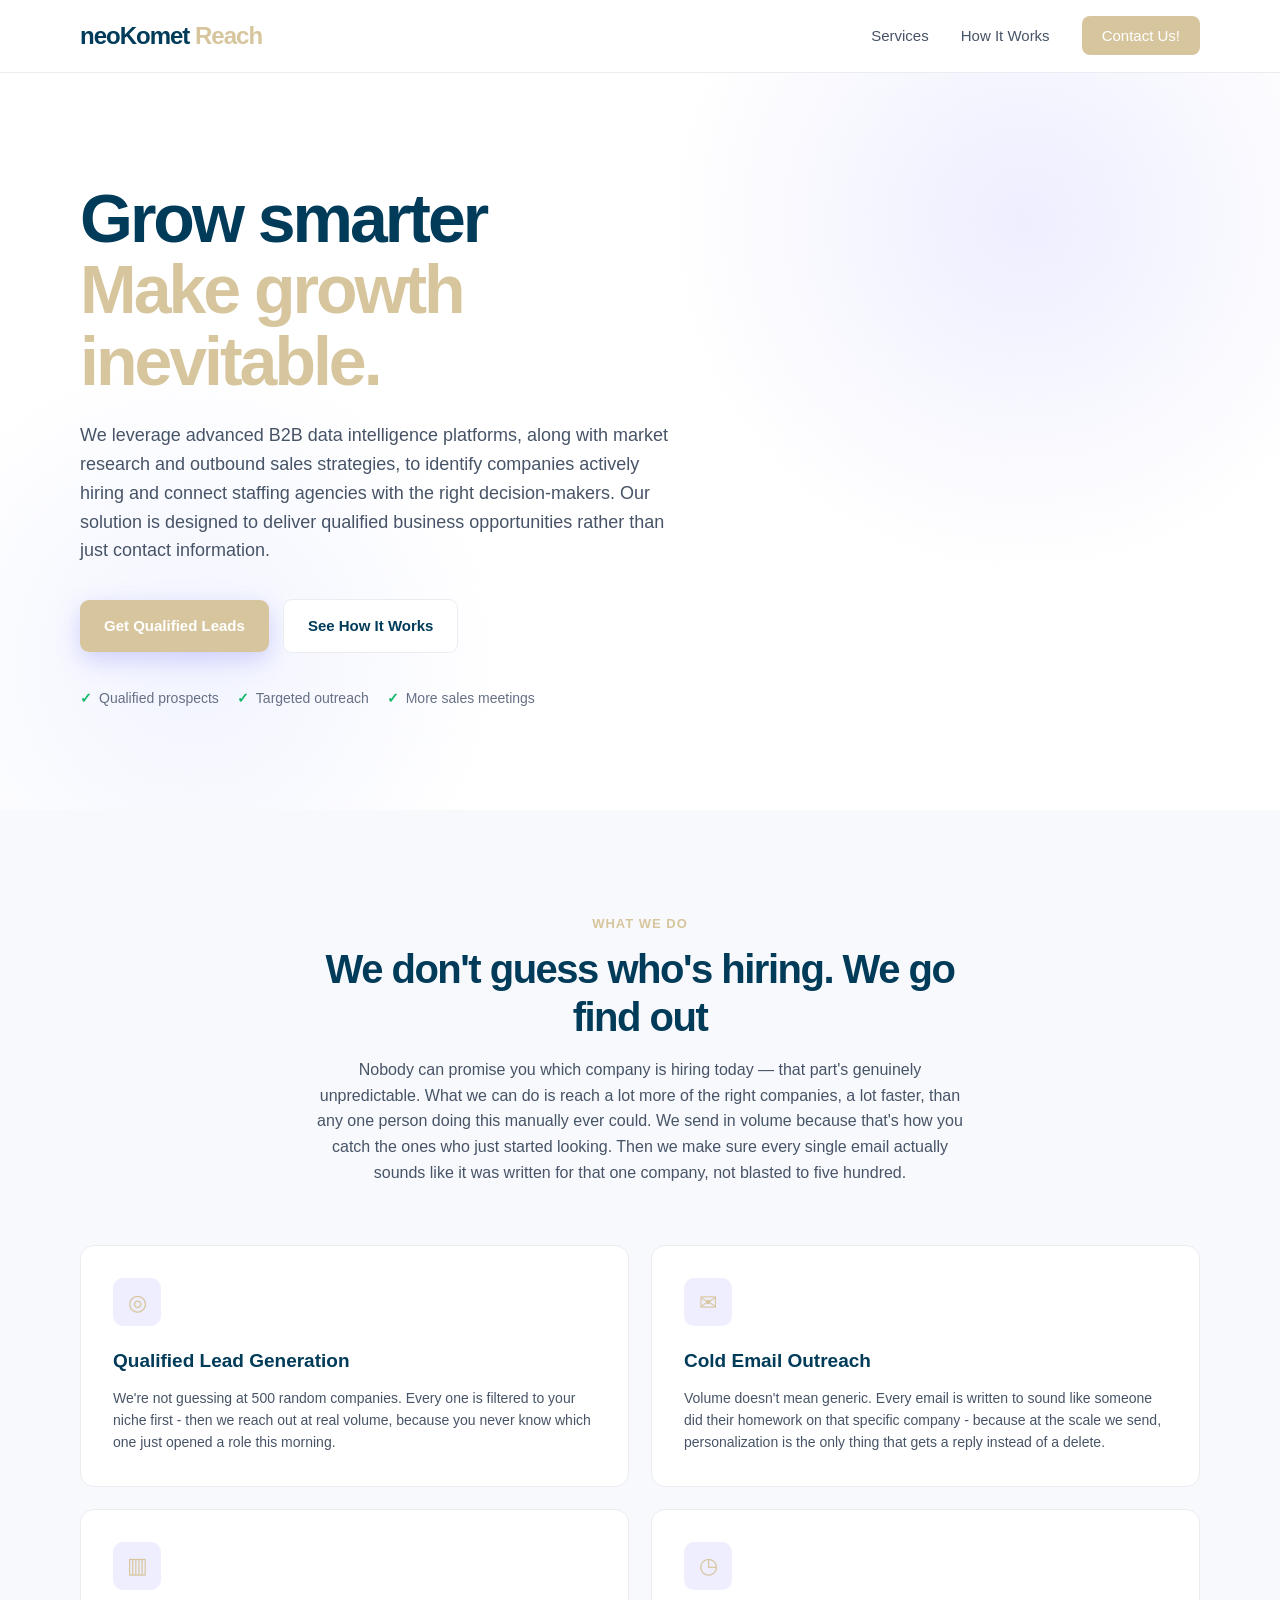
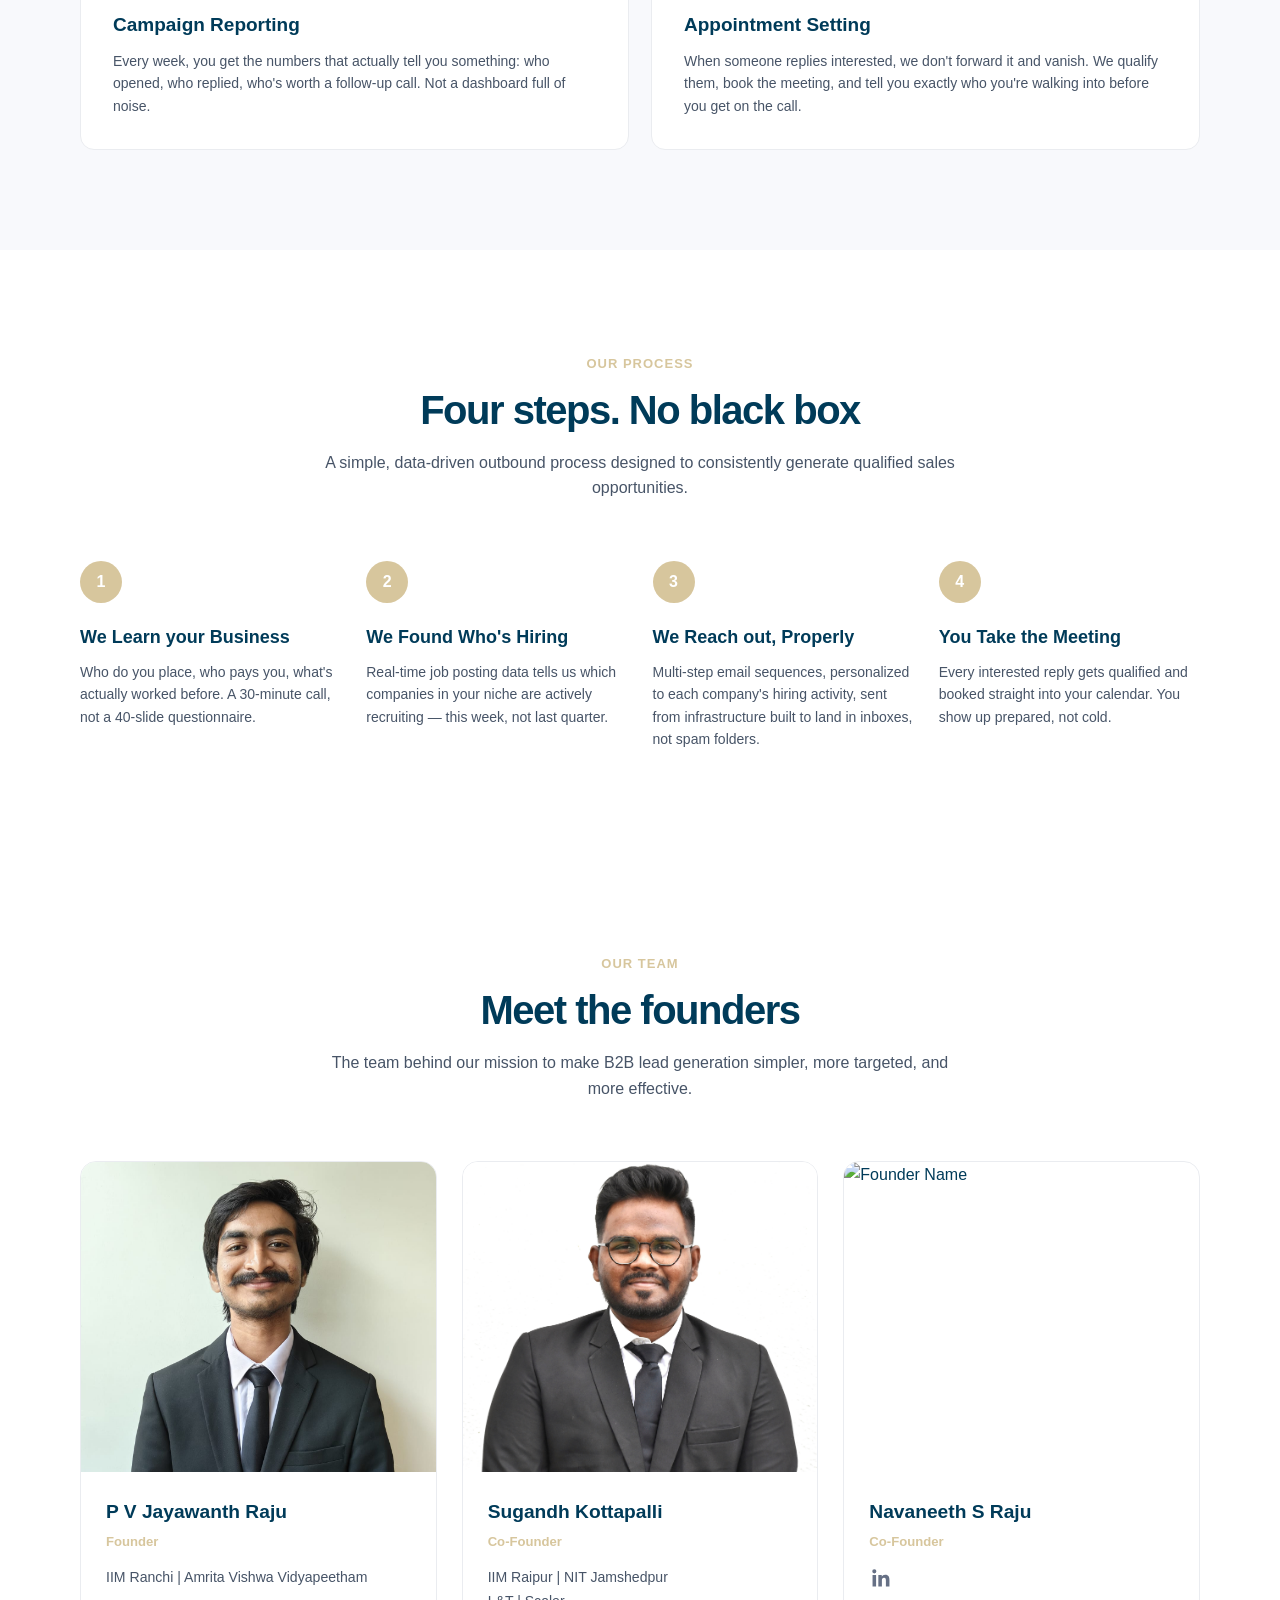
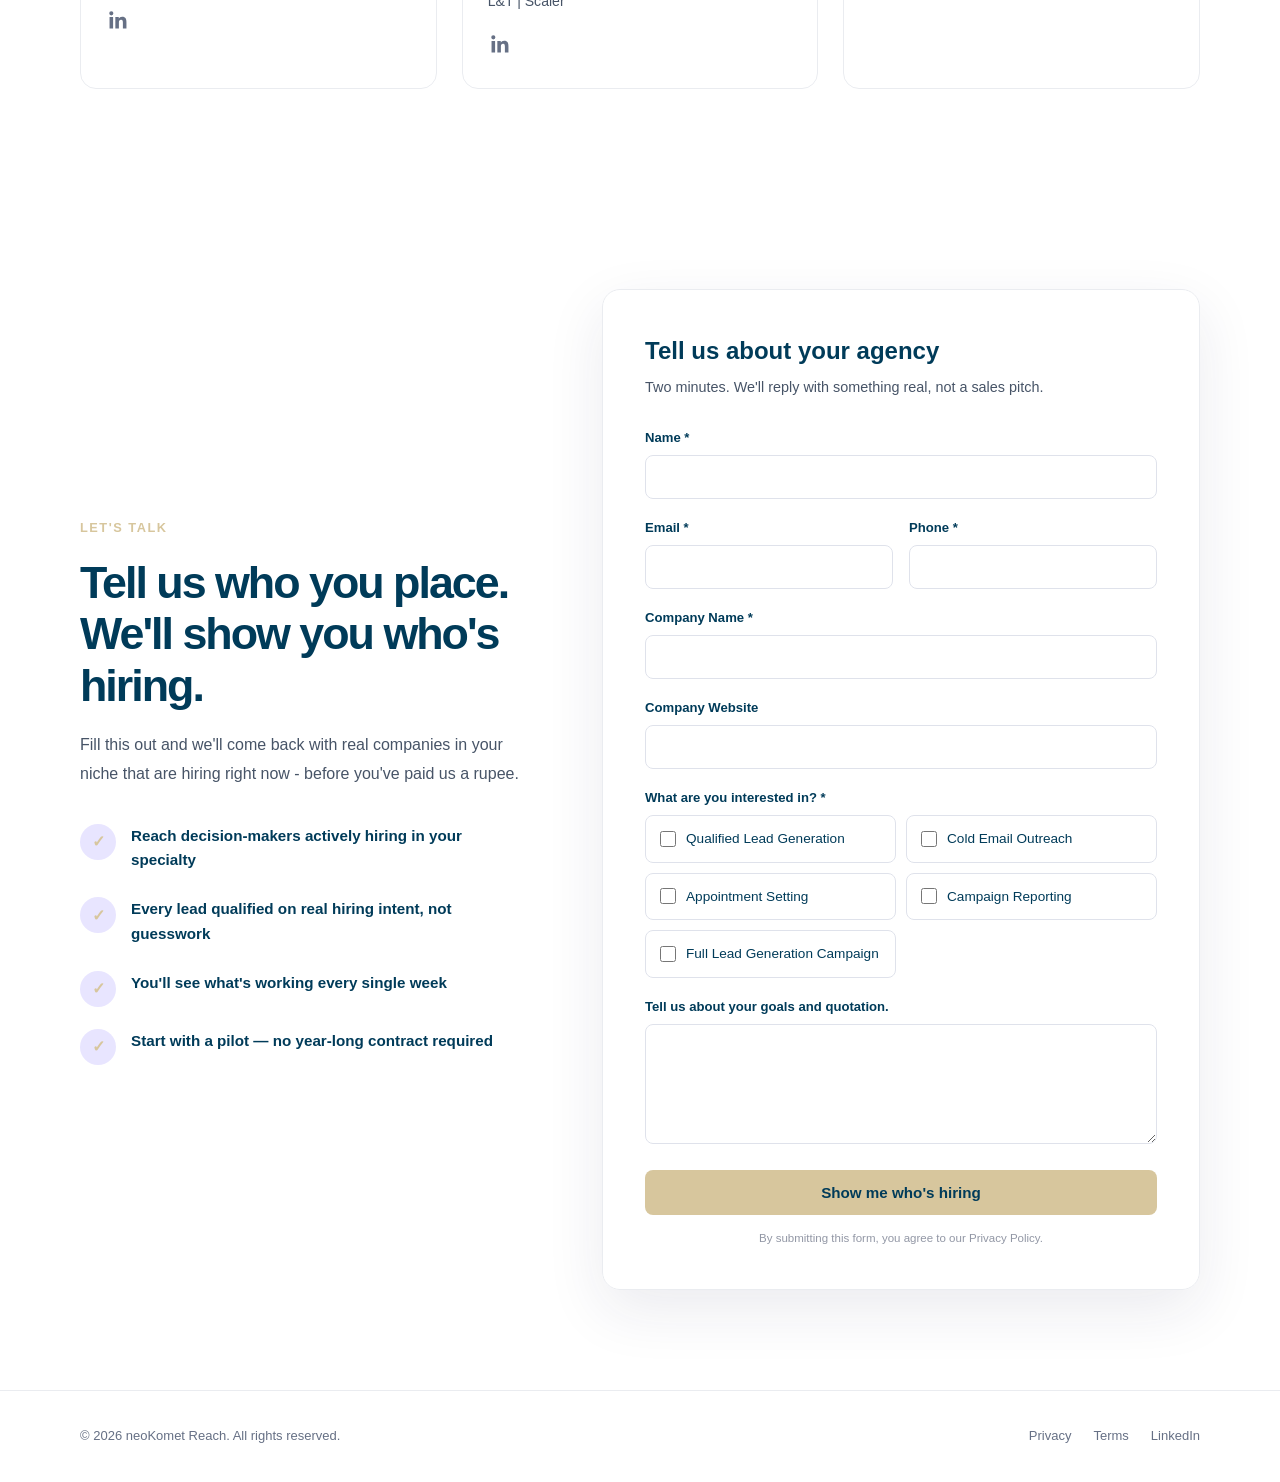
==== about.html @ 21f70767 "update" ====
<!DOCTYPE html>
<html lang="en">
<head>
  <meta charset="UTF-8" />
  <meta name="viewport" content="width=device-width, initial-scale=1.0" />
  <meta
    name="description"
    content="neoKomet helps businesses generate qualified leads, book more meetings, and build predictable sales pipelines."
  />

  <title>neoKomet Reach</title>
  <link rel="stylesheet" href="styles.css">

</head>

<body>

  <!-- NAVIGATION -->
  <header>
    <div class="container navbar">

      <a href="#" class="logo">
        neoKomet <span>Reach</span> 
      </a>

      <ul class="nav-links">
        <li><a href="#services">Services</a></li>
        <li><a href="#process">How It Works</a></li>
        <li><a href="#contact" class="nav-button">Contact Us!</a></li>
      </ul>

    </div>
  </header>


  <!-- HERO -->
  <main>

    <section class="hero">
      <div class="container hero-grid">

        <div class="hero-content">


          <h1>
            Grow smarter
            <br>
            <span>Make growth inevitable.</span>
          </h1>

          <p class="hero-description">
            We leverage advanced B2B data intelligence platforms, along with market 
            research and outbound sales strategies, to identify companies actively hiring and connect staffing 
            agencies with the right decision-makers. Our solution is designed to deliver qualified business 
            opportunities rather than just contact information. 
          </p>

          <div class="hero-buttons">

            <a href="#contact" class="btn btn-primary">
              Get Qualified Leads 
            </a>

            <a href="#process" class="btn btn-secondary">
              See How It Works
            </a>

          </div>

          <div class="hero-points">
            <span>Qualified prospects</span>
            <span>Targeted outreach</span>
            <span>More sales meetings</span>
          </div>

        </div>




      </div>
    </section>



    <!-- SERVICES -->

    <section class="services" id="services">

      <div class="container">

        <div class="section-heading">
          <span>What We Do</span>

          <h2>
            We don't guess who's hiring. We go find out
          </h2>

          <p>
            Nobody can promise you which company is hiring today — that part's genuinely unpredictable. 
            What we can do is reach a lot more of the right companies, a lot faster, than any one person doing this manually ever could. 
            We send in volume because that's how you catch the ones who just started looking. 
            Then we make sure every single email actually sounds like it was written for that one company, not blasted to five hundred.
          </p>
        </div>


        <div class="service-grid">

          <div class="service-card">
            <div class="service-icon">◎</div>

            <h3>Qualified Lead Generation</h3>

            <p>
              We're not guessing at 500 random companies. 
              Every one is filtered to your niche first - then we reach out at real volume, 
              because you never know which one just opened a role this morning.

            </p>
          </div>


          <div class="service-card">
            <div class="service-icon">✉</div>

            <h3>Cold Email Outreach</h3>

            <p>
              Volume doesn't mean generic. Every email is written to sound like someone did their homework on that specific company - 
              because at the scale we send, personalization is the only thing that gets a reply instead of a delete.
            </p>
          </div>


          <div class="service-card">
            <div class="service-icon">▥</div>

            <h3>Campaign Reporting</h3>

            <p>
              Every week, you get the numbers that actually tell you something: who opened, who replied, who's worth a follow-up call. 
              Not a dashboard full of noise.
            </p>
          </div>


          <div class="service-card">
            <div class="service-icon">◷</div>

            <h3>Appointment Setting</h3>

            <p>
              When someone replies interested, we don't forward it and vanish. 
              We qualify them, book the meeting, and tell you exactly who you're walking into before you get on the call.
            </p>
          </div>


        </div>

      </div>

    </section>


    <!-- PROCESS -->

    <section id="process">

      <div class="container">

        <div class="section-heading">

          <span>Our Process</span>

          <h2>
            Four steps. No black box
          </h2>

          <p>
            A simple, data-driven outbound process designed
            to consistently generate qualified sales opportunities.
          </p>

        </div>


        <div class="process-grid">

          <div class="process-card">
            <div class="step">1</div>

            <h3>We Learn your Business</h3>

            <p>
              Who do you place, who pays you, what's actually worked before. 
              A 30-minute call, not a 40-slide questionnaire.
            </p>
          </div>


          <div class="process-card">
            <div class="step">2</div>

            <h3>We Found Who's Hiring</h3>

            <p>
              Real-time job posting data tells us which companies in your niche are 
              actively recruiting — this week, not last quarter.
            </p>
          </div>


          <div class="process-card">
            <div class="step">3</div>

            <h3>We Reach out, Properly</h3>

            <p>
              Multi-step email sequences, personalized to each company's hiring activity, 
              sent from infrastructure built to land in inboxes, not spam folders.
            </p>
          </div>


          <div class="process-card">
            <div class="step">4</div>

            <h3>You Take the Meeting</h3>

            <p>
              Every interested reply gets qualified and booked straight into your calendar. 
              You show up prepared, not cold.
          </div>

        </div>

      </div>

    </section>

        <!-- MEET THE FOUNDERS -->
    <section class="founders-section" id="about">
      <div class="container">

        <div class="section-heading">
          <span>OUR TEAM</span>
          <h2>Meet the founders</h2>
          <p>
            The team behind our mission to make B2B lead generation
            simpler, more targeted, and more effective.
          </p>
        </div>

        <div class="founders-grid">

          <!-- Founder 1 -->
          <div class="founder-card">

            <div class="founder-image">
              <img
                src="images/PVJayawanth.jpeg"
                alt="Penmentsa Venkata Jayawanth Raju"
              >
            </div>

            <div class="founder-info">
              <h3>P V Jayawanth Raju</h3>
              <span class="founder-role">Founder</span>

              <p>
                IIM Ranchi | Amrita Vishwa Vidyapeetham 
              </p>

              <a href="https://www.linkedin.com/in/jayawanth-raju-penmetsa-b70645226/" class="linkedin-icon" target="_blank" rel="noopener noreferrer" aria-label="View founder on LinkedIn">

                <svg viewBox="0 0 24 24" aria-hidden="true">
                  <path d="M20.45 20.45h-3.56v-5.57c0-1.33-.03-3.04-1.85-3.04-1.85 0-2.14 1.45-2.14 2.94v5.67H9.34V9h3.42v1.56h.05c.48-.9 1.64-1.85 3.37-1.85 3.6 0 4.27 2.37 4.27 5.46v6.28zM5.32 7.43a2.07 2.07 0 1 1 0-4.14 2.07 2.07 0 0 1 0 4.14zM7.1 20.45H3.54V9H7.1v11.45z"/>
                </svg>

              </a>

            </div>

          </div>


          <!-- Founder 2 -->
          <div class="founder-card">

            <div class="founder-image">
              <img
                src="images/Sugandh.jpeg"
                alt="Founder Name"
              >
            </div>

            <div class="founder-info">
              <h3>Sugandh Kottapalli</h3>
              <span class="founder-role">Co-Founder</span>

              <p>IIM Raipur | NIT Jamshedpur <br> L&T | Scaler</p>

              <a href="https://www.linkedin.com/in/sugandh-kottapalli-39a67b15a/" class="linkedin-icon" target="_blank" rel="noopener noreferrer" aria-label="View founder on LinkedIn">

                <svg viewBox="0 0 24 24" aria-hidden="true">
                  <path d="M20.45 20.45h-3.56v-5.57c0-1.33-.03-3.04-1.85-3.04-1.85 0-2.14 1.45-2.14 2.94v5.67H9.34V9h3.42v1.56h.05c.48-.9 1.64-1.85 3.37-1.85 3.6 0 4.27 2.37 4.27 5.46v6.28zM5.32 7.43a2.07 2.07 0 1 1 0-4.14 2.07 2.07 0 0 1 0 4.14zM7.1 20.45H3.54V9H7.1v11.45z"/>
                </svg>

              </a>
            </div>

          </div>


          <!-- Founder 3 -->
          <div class="founder-card">

            <div class="founder-image">
              <img
                src="images/founder-3.jpg"
                alt="Founder Name"
              >
            </div>

            <div class="founder-info">
              <h3>Navaneeth S Raju</h3>
              <span class="founder-role">Co-Founder</span>

              <a href="https://www.linkedin.com/in/navaneethsraju/" class="linkedin-icon" target="_blank" rel="noopener noreferrer" aria-label="View founder on LinkedIn">

                <svg viewBox="0 0 24 24" aria-hidden="true">
                  <path d="M20.45 20.45h-3.56v-5.57c0-1.33-.03-3.04-1.85-3.04-1.85 0-2.14 1.45-2.14 2.94v5.67H9.34V9h3.42v1.56h.05c.48-.9 1.64-1.85 3.37-1.85 3.6 0 4.27 2.37 4.27 5.46v6.28zM5.32 7.43a2.07 2.07 0 1 1 0-4.14 2.07 2.07 0 0 1 0 4.14zM7.1 20.45H3.54V9H7.1v11.45z"/>
                </svg>

              </a>

            </div>

          </div>

        </div>

      </div>
    </section>



    <!-- INQUIRY SECTION -->
    <section class="inquiry-section" id="contact">
        <div class="container">

            <div class="inquiry-wrapper">

            <!-- LEFT SIDE -->
                <div class="inquiry-content">

                    <span class="inquiry-label">LET'S TALK</span>

                    <h2>Tell us who you place. We'll show you who's hiring.</h2>

                    <p>
                      Fill this out and we'll come back with real companies in your niche that are hiring right now - before you've paid us a rupee.
                    </p>

                    <div class="inquiry-benefits">

                        <div class="benefit-item">
                            <div class="benefit-icon">✓</div>
                            <div>
                            <strong>Reach decision-makers actively hiring in your specialty</strong>
                            </div>
                        </div>

                        <div class="benefit-item">
                            <div class="benefit-icon">✓</div>
                            <div>
                            <strong>Every lead qualified on real hiring intent, not guesswork</strong>
                            </div>
                        </div>

                        <div class="benefit-item">
                            <div class="benefit-icon">✓</div>
                            <div>
                            <strong>You'll see what's working every single week</strong>
                            </div>
                        </div>

                        <div class="benefit-item">
                            <div class="benefit-icon">✓</div>
                            <div>
                            <strong>Start with a pilot — no year-long contract required</strong>
                            </div>
                        </div>


                    </div>

                </div>


            <!-- RIGHT SIDE - FORM -->
            <div class="inquiry-form-card">

                <h3>Tell us about your agency</h3>

                <p class="form-intro">
                Two minutes. We'll reply with something real, not a sales pitch.
                </p>

                <form id="inquiryForm"
                action="https://docs.google.com/forms/d/e/1FAIpQLSekD2HyAVWfI2GnE9abCpniQWJWKfNcaqggzM3Xjg9io1hKCw/formResponse"
                method="POST"
                target="hidden_iframe"
                >
                <iframe
                name="hidden_iframe"
                id="hidden_iframe"
                style="display: none;"
                ></iframe>


                <div class="form-group">
                  <label for="firstName">Name *</label>
                  <input
                      type="text"
                      id="firstName"
                      name="entry.2005620554"
                      required
                  />
                </div>



                <div class="form-row">
                    
                    <div class="form-group">
                        <label for="email">Email *</label>
                        <input
                            type="email"
                            id="email"
                            name="entry.1045781291"
                            required
                        />
                    </div>

                    <div class="form-group">
                        <label for="phone">Phone *</label>
                        <input
                            type="phone"
                            id="phone"
                            name="entry.1065046570"
                            required
                        />
                    </div>


                </div>


                <div class="form-group">
                    <label for="company">Company Name *</label>
                    <input
                        type="text"
                        id="company"
                        name="entry.1166974658"
                        required
                    />
                </div>



                <div class="form-group">
                    <label for="website">Company Website</label>
                    <input
                        type="text"
                        id="website"
                        name="entry.839337160"
                    />
                </div>




                <div class="form-group">

                    <label>
                        What are you interested in? *
                    </label>

                    <div class="service-options">

                        <label class="service-checkbox">
                        <input
                            type="checkbox"
                            name="entry.1622959440"
                            value="Qualified Lead Generation"
                        >
                        <span>Qualified Lead Generation</span>
                        </label>

                        <label class="service-checkbox">
                        <input
                            type="checkbox"
                            name="entry.1622959440"
                            value="Cold Email Outreach"
                        >
                        <span>Cold Email Outreach</span>
                        </label>

                        <label class="service-checkbox">
                        <input
                            type="checkbox"
                            name="entry.1622959440"
                            value="Appointment Setting"
                        >
                        <span>Appointment Setting</span>
                        </label>

                        <label class="service-checkbox">
                        <input
                            type="checkbox"
                            name="entry.1622959440"
                            value="Campaign Reporting"
                        >
                        <span>Campaign Reporting</span>
                        </label>

                        <label class="service-checkbox">
                        <input
                            type="checkbox"
                            name="entry.1622959440"
                            value="Full Lead Generation Campaign"
                        >
                        <span>Full Lead Generation Campaign</span>
                        </label>

                        <!-- <label class="service-checkbox">
                        <input
                            type="checkbox"
                            name="entry.1622959440"
                            value="Other"
                        >
                        <span>Other</span>
                        </label> -->

                    </div>

                </div>

                <div class="form-group">

                    <label for="message">
                    Tell us about your goals and quotation.
                    </label>

                    <textarea
                    id="message"
                    name="entry.1856564390"
                    rows="5"
                    ></textarea>

                </div>


                <button type="submit" class="form-submit">
                    Show me who's hiring
                </button>

                <p class="form-privacy">
                    By submitting this form, you agree to our Privacy Policy.
                </p>

                </form>
                <div id="formSuccess" class="form-success">

                  <div class="success-icon">
                    ✓
                  </div>

                  <h3>Inquiry received!</h3>

                  <p>
                    Thank you for reaching out. We've received your inquiry
                    and will get back to you shortly.
                  </p>

                </div>

            </div>

            </div>

        </div>
    </section>

  </main>


  <!-- FOOTER -->

  <footer>

    <div class="container footer-content">

      <div>
        © 2026 neoKomet Reach. All rights reserved.
      </div>

      <div class="footer-links">
        <a href="#">Privacy</a>
        <a href="#">Terms</a>
        <a href="#">LinkedIn</a>
      </div>

    </div>

  </footer>

  <script src="script.js"></script>

</body>
</html>
---- styles.css ----
* {
  margin: 0;
  padding: 0;
  box-sizing: border-box;
}

:root {
  --primary: #D7C69D;
  --primary-dark: #ffef61e2;
  --secondary: #003b59;
  --text: #475467;
  --light-text: #667085;
  --background: #ffffff;
  --light-background: #f8f9fc;
  --border: #eaecf0;
  --success: #12b76a;
}

html {
  scroll-behavior: smooth;
}

body {
  opacity: 0;
  animation: pageFadeIn 1s cubic-bezier(0.22, 1, 0.36, 1) forwards;
}

@keyframes pageFadeIn {
  from {
    opacity: 0;
    transform: translateY(30px);
  }

  to {
    opacity: 1;
    transform: translateY(0);
  }
}

body {
  font-family: Inter, Arial, Helvetica, sans-serif;
  color: var(--secondary);
  background: var(--background);
  line-height: 1.6;
}

a {
  text-decoration: none;
  color: inherit;
}

.container {
  width: min(1120px, 90%);
  margin: auto;
}

/* ---------------- NAVBAR ---------------- */

header {
  position: sticky;
  top: 0;
  z-index: 1000;
  background: rgba(255, 255, 255, 0.95);
  backdrop-filter: blur(10px);
  border-bottom: 1px solid var(--border);
}

.navbar {
  height: 72px;
  display: flex;
  align-items: center;
  justify-content: space-between;
}

.logo {
  font-size: 24px;
  font-weight: 800;
  letter-spacing: -1px;
}

.logo span {
  color: var(--primary);
}

.nav-links {
  display: flex;
  align-items: center;
  gap: 32px;
  list-style: none;
}

.nav-links a {
  font-size: 15px;
  color: var(--text);
  font-weight: 500;
  transition: 0.2s;
}

.nav-links a:hover {
  color: var(--primary);
}

.nav-button {
  padding: 11px 20px;
  border-radius: 8px;
  background: var(--primary);
  color: white !important;
}

.nav-button:hover {
  background: var(--primary-dark);
}

/* ---------------- HERO ---------------- */

.hero {
  padding: 110px 0 100px;
  overflow: hidden;
  background:
    radial-gradient(circle at 80% 20%, #eeeeff 0%, transparent 30%),
    radial-gradient(circle at 15% 80%, #f2f4ff 0%, transparent 25%);
}

.hero-grid {
  display: grid;
  align-items: center;
}

.eyebrow {
  display: inline-flex;
  align-items: center;
  gap: 8px;
  background: #eeeeff;
  color: var(--primary);
  border-radius: 30px;
  padding: 7px 14px;
  font-size: 13px;
  font-weight: 700;
  margin-bottom: 22px;
}

.hero h1 {
  font-size: clamp(44px, 6vw, 68px);
  line-height: 1.05;
  letter-spacing: -3px;
  max-width: 680px;
  margin-bottom: 24px;
}

.hero h1 span {
  color: var(--primary);
}

.hero-description {
  color: var(--text);
  font-size: 18px;
  max-width: 590px;
  margin-bottom: 34px;
}

.hero-buttons {
  display: flex;
  align-items: center;
  gap: 14px;
  margin-bottom: 34px;
}

.btn {
  display: inline-block;
  padding: 14px 24px;
  border-radius: 9px;
  font-size: 15px;
  font-weight: 700;
  transition: 0.2s;
}

.btn-primary {
  background: var(--primary);
  color: white;
  box-shadow: 0 8px 25px rgba(91, 92, 240, 0.25);
}

.btn-primary:hover {
  background: var(--primary-dark);
  transform: translateY(-2px);
}

.btn-secondary {
  border: 1px solid var(--border);
  background: white;
}

.btn-secondary:hover {
  background: #f9fafb;
}

.hero-points {
  display: flex;
  flex-wrap: wrap;
  gap: 18px;
  color: var(--light-text);
  font-size: 14px;
}

.hero-points span::before {
  content: "✓";
  color: var(--success);
  font-weight: 800;
  margin-right: 7px;
}

/* ---------------- LOGOS ---------------- */

.trusted {
  padding: 45px 0;
  border-bottom: 1px solid var(--border);
}

.trusted p {
  text-align: center;
  color: var(--light-text);
  font-size: 13px;
  font-weight: 600;
  text-transform: uppercase;
  letter-spacing: 1px;
  margin-bottom: 25px;
}

.logos {
  display: flex;
  justify-content: center;
  flex-wrap: wrap;
  gap: 60px;
  color: #98a2b3;
  font-size: 19px;
  font-weight: 800;
}

/* ---------------- GENERAL SECTIONS ---------------- */

section {
  padding: 100px 0;
}

.section-heading {
  max-width: 650px;
  margin: 0 auto 60px;
  text-align: center;
}

.section-heading span {
  color: var(--primary);
  font-size: 13px;
  font-weight: 800;
  text-transform: uppercase;
  letter-spacing: 1px;
}

.section-heading h2 {
  font-size: 40px;
  letter-spacing: -1.5px;
  line-height: 1.2;
  margin: 10px 0 16px;
}

.section-heading p {
  color: var(--text);
}

/* ---------------- SERVICES ---------------- */

.services {
  background: var(--light-background);
}

.service-grid {
  display: grid;
  grid-template-columns: repeat(2, 1fr);
  gap: 22px;
}

.service-card {
  background: white;
  padding: 32px;
  border: 1px solid var(--border);
  border-radius: 14px;
  transition: 0.25s;
}

.service-card:hover {
  transform: translateY(-5px);
  box-shadow: 0 15px 40px rgba(16, 24, 40, 0.08);
}

.service-icon {
  width: 48px;
  height: 48px;
  border-radius: 10px;
  background: #eeeeff;
  color: var(--primary);
  display: flex;
  align-items: center;
  justify-content: center;
  font-size: 22px;
  margin-bottom: 20px;
}

.service-card h3 {
  font-size: 19px;
  margin-bottom: 10px;
}

.service-card p {
  color: var(--text);
  font-size: 14px;
}

/* ---------------- PROCESS ---------------- */

.process-grid {
  display: grid;
  grid-template-columns: repeat(4, 1fr);
  gap: 25px;
}

.process-card {
  position: relative;
}

.step {
  width: 42px;
  height: 42px;
  border-radius: 50%;
  background: var(--primary);
  color: white;
  display: flex;
  align-items: center;
  justify-content: center;
  font-weight: 800;
  margin-bottom: 20px;
}

.process-card h3 {
  font-size: 18px;
  margin-bottom: 9px;
}

.process-card p {
  color: var(--text);
  font-size: 14px;
}

/* ---------------- RESULTS ---------------- */

.results {
  background: var(--secondary);
  color: white;
}

.results .section-heading p {
  color: #98a2b3;
}

.results-grid {
  display: grid;
  grid-template-columns: repeat(4, 1fr);
  text-align: center;
  gap: 20px;
}

.result h3 {
  font-size: 45px;
  color: #a9aaff;
  letter-spacing: -2px;
}

.result p {
  color: #98a2b3;
  font-size: 14px;
}


/* ==============================
FOUNDERS
============================== */

.founders-section {
background: var(--white);
}

.founders-grid {
display: grid;
grid-template-columns: repeat(3, 1fr);
gap: 25px;
}

.founder-card {
background: var(--white);
border: 1px solid var(--border);
border-radius: 16px;
overflow: hidden;

transition:
transform 0.25s ease,
box-shadow 0.25s ease;
}

.founder-card:hover {
transform: translateY(-5px);
box-shadow: 0 18px 40px rgba(20, 20, 60, 0.08);
}

.founder-image {
width: 100%;
height: 310px;
overflow: hidden;
background: var(--light);
}

.founder-image img {
width: 100%;
height: 100%;
object-fit: cover;
object-position: center;
}

.founder-info {
padding: 25px;
}

.founder-info h3 {
font-size: 1.2rem;
margin-bottom: 3px;
}

.founder-role {
display: block;

color: var(--primary);

font-size: 0.82rem;
font-weight: 700;

margin-bottom: 14px;
}

.founder-info p {
color: var(--text);
font-size: 0.88rem;
line-height: 1.7;

margin-bottom: 18px;
}


.linkedin-icon {
  display: inline-flex;
  align-items: center;
  justify-content: center;

  color: #667085;

  transition:
    color 0.3s ease,
    transform 0.3s ease;
}

.linkedin-icon svg {
  width: 24px;
  height: 24px;

  fill: currentColor;
}

/* Hover */
.linkedin-icon:hover {
  color: #0A66C2;
  transform: translateY(-2px);
}

/* ==============================
   FAQ
============================== */

.faq-section {
  background: var(--light);
}

.faq-container {
  max-width: 800px;
  margin: 0 auto;
}

.faq-item {
  background: var(--white);

  border: 1px solid var(--border);
  border-radius: 10px;

  margin-bottom: 12px;

  overflow: hidden;
}

.faq-question {
  width: 100%;

  display: flex;
  justify-content: space-between;
  align-items: center;
  gap: 20px;

  padding: 20px 22px;

  border: none;
  background: transparent;

  color: var(--dark);

  font-family: inherit;
  font-size: 0.95rem;
  font-weight: 650;

  text-align: left;

  cursor: pointer;
}

.faq-question:hover {
  color: var(--primary);
}

.faq-icon {
  flex-shrink: 0;

  width: 30px;
  height: 30px;

  display: grid;
  place-items: center;

  border-radius: 50%;

  background: #efecff;
  color: var(--primary);

  font-size: 1.2rem;

  transition: transform 0.3s ease;
}

.faq-answer {
  max-height: 0;
  overflow: hidden;

  transition: max-height 0.35s ease;
}

.faq-answer p {
  padding: 0 22px 22px;

  color: var(--text);

  font-size: 0.9rem;
  line-height: 1.7;
}

.faq-item.active .faq-icon {
  transform: rotate(45deg);
}

.faq-item.active {
  border-color: #d9d4ff;
}

/* ==============================
INQUIRY SECTION
============================== */

.inquiry-section {
padding: 100px 0;
background:
radial-gradient(circle at 5% 10%, #ece9ff 0, transparent 28%),
radial-gradient(circle at 95% 90%, #e1fafa 0, transparent 25%),
var(--light);
}

.inquiry-wrapper {
display: grid;
grid-template-columns: 0.85fr 1.15fr;
gap: 80px;
align-items: center;
}


/* LEFT CONTENT */

.inquiry-label {
display: inline-block;
color: var(--primary);
font-size: 0.8rem;
font-weight: 800;
letter-spacing: 1.5px;
margin-bottom: 18px;
}

.inquiry-content h2 {
font-size: 2.8rem;
line-height: 1.15;
letter-spacing: -2px;
margin-bottom: 20px;
}

.inquiry-content > p {
color: var(--text);
font-size: 1rem;
line-height: 1.8;
margin-bottom: 35px;
}


/* BENEFITS */

.inquiry-benefits {
display: flex;
flex-direction: column;
gap: 22px;
}

.benefit-item {
display: flex;
align-items: flex-start;
gap: 15px;
}

.benefit-icon {
flex-shrink: 0;

width: 36px;
height: 36px;

display: grid;
place-items: center;

border-radius: 50%;

background: #e8e5ff;
color: var(--primary);

font-weight: 800;
}

.benefit-item strong {
display: block;
font-size: 0.95rem;
margin-bottom: 3px;
}

.benefit-item span {
color: var(--text);
font-size: 0.86rem;
}


/* FORM CARD */

.inquiry-form-card {
background: var(--white);

padding: 42px;

border: 1px solid var(--border);
border-radius: 18px;

box-shadow:
0 20px 60px rgba(35, 30, 80, 0.09);
}

.inquiry-form-card h3 {
font-size: 1.5rem;
margin-bottom: 5px;
}

.form-intro {
color: var(--text);
font-size: 0.9rem;
margin-bottom: 28px;
}


/* FORM */

.form-row {
display: grid;
grid-template-columns: 1fr 1fr;
gap: 16px;
}

.form-group {
margin-bottom: 18px;
}

.form-group label {
display: block;

font-size: 0.82rem;
font-weight: 600;

margin-bottom: 7px;

color: var(--dark);
}

.form-group input,
.form-group select,
.form-group textarea {
width: 100%;

padding: 13px 14px;

font-family: inherit;
font-size: 0.9rem;

color: var(--dark);

background: var(--white);

border: 1px solid #dfe2eb;
border-radius: 8px;

outline: none;

transition:
border-color 0.2s ease,
box-shadow 0.2s ease;
}

.form-group input::placeholder,
.form-group textarea::placeholder {
color: #a0a5b3;
}

.form-group input:focus,
.form-group select:focus,
.form-group textarea:focus {
border-color: var(--primary);

box-shadow:
0 0 0 3px rgba(108, 92, 231, 0.1);
}

.form-group textarea {
resize: vertical;
min-height: 120px;
}

.service-options {
display: grid;
grid-template-columns: 1fr 1fr;
gap: 10px;
}

.service-checkbox {
display: flex !important;
align-items: center;
gap: 10px;

padding: 12px 14px;
margin: 0 !important;

border: 1px solid #dfe2eb;
border-radius: 8px;

background: var(--white);
cursor: pointer;

font-size: 0.85rem !important;
font-weight: 500 !important;

transition: 0.2s ease;
}

.service-checkbox:hover {
border-color: var(--primary);
background: #faf9ff;
}

.service-checkbox input {
width: 16px !important;
height: 16px;
margin: 0;

accent-color: var(--primary);
cursor: pointer;
}

.service-checkbox:has(input:checked) {
border-color: var(--primary);
background: #f4f2ff;
color: var(--primary);
}

/* SUBMIT BUTTON */

.form-submit {
width: 100%;

display: flex;
align-items: center;
justify-content: center;
gap: 10px;

padding: 14px 20px;

border: none;
border-radius: 8px;

background: var(--primary);
color: var(--white);

font-family: inherit;
font-size: 0.95rem;
font-weight: 700;

cursor: pointer;

transition:
background 0.2s ease,
transform 0.2s ease,
box-shadow 0.2s ease;
}

.form-submit:hover {
background: var(--primary-dark);

transform: translateY(-1px);

box-shadow:
0 8px 20px rgba(108, 92, 231, 0.25);
}

.form-submit span {
font-size: 1.2rem;
transition: transform 0.2s ease;
}

.form-submit:hover span {
transform: translateX(4px);
}

.form-success {
  display: none;
  text-align: center;
  padding: 40px 20px;
}

.form-success.show {
  display: block;
}

.success-icon {
  width: 55px;
  height: 55px;

  display: grid;
  place-items: center;

  margin: 0 auto 18px;

  border-radius: 50%;

  background: #e8f8ef;
  color: #20bf6b;

  font-size: 1.5rem;
  font-weight: 800;
}

.form-success h3 {
  margin-bottom: 8px;
}

.form-success p {
  color: var(--text);
  font-size: 0.9rem;
}


/* PRIVACY */

.form-privacy {
text-align: center;

margin-top: 14px;

color: #9297a5;

font-size: 0.72rem;
}

/* ---------------- FOOTER ---------------- */

footer {
border-top: 1px solid var(--border);
padding: 35px 0;
}

.footer-content {
display: flex;
justify-content: space-between;
align-items: center;
color: var(--light-text);
font-size: 13px;
}

.footer-links {
display: flex;
gap: 22px;
}

/* ---------------- MOBILE ---------------- */

@media (max-width: 900px) {
.nav-links li:not(:last-child) {
display: none;
}

.hero {
padding-top: 80px;
}

.hero-grid {
grid-template-columns: 1fr;
}

.hero h1 {
letter-spacing: -2px;
}

.service-grid {
grid-template-columns: 1fr 1fr;
}

.inquiry-wrapper {
grid-template-columns: 1fr;
gap: 45px;
}

.inquiry-content {
max-width: 650px;
}

.inquiry-content h2 {
font-size: 2.3rem;
}

.inquiry-form-card {
padding: 32px;
}

}

@media (max-width: 600px) {
.hero-buttons {
flex-direction: column;
align-items: stretch;
}

.hero-buttons .btn {
text-align: center;
}

.service-grid,
.process-grid,
.results-grid {
grid-template-columns: 1fr;
}

.section-heading h2,
.cta-box h2 {
font-size: 32px;
}

.footer-content {
flex-direction: column;
gap: 15px;
}

.inquiry-section {
padding: 70px 0;
}

.form-row {
grid-template-columns: 1fr;
gap: 0;
}

.inquiry-form-card {
padding: 25px 20px;
}

.inquiry-content h2 {
font-size: 2rem;
letter-spacing: -1px;
}

.service-options {
    grid-template-columns: 1fr;
}

.founders-grid {
    display: flex;
    flex-wrap: nowrap;

    gap: 16px;

    overflow-x: auto;
    overflow-y: hidden;

    /* Smooth touch scrolling */
    -webkit-overflow-scrolling: touch;

    /* Snap cards while scrolling */
    scroll-snap-type: x mandatory;

    /* Allow card shadow to remain visible */
    padding: 5px 20px 25px 5px;

    max-width: none;
    margin: 0;
  }


  /* Individual founder card */
  .founder-card {
    flex: 0 0 85%;

    scroll-snap-align: start;

    /* Prevent cards from shrinking */
    min-width: 0;
  }


  /* Founder image */
  .founder-image {
    height: 300px;
  }


  /* Hide scrollbar - Chrome, Safari, Edge */
  .founders-grid::-webkit-scrollbar {
    display: none;
  }


  /* Hide scrollbar - Firefox */
  .founders-grid {
    scrollbar-width: none;
  }


}
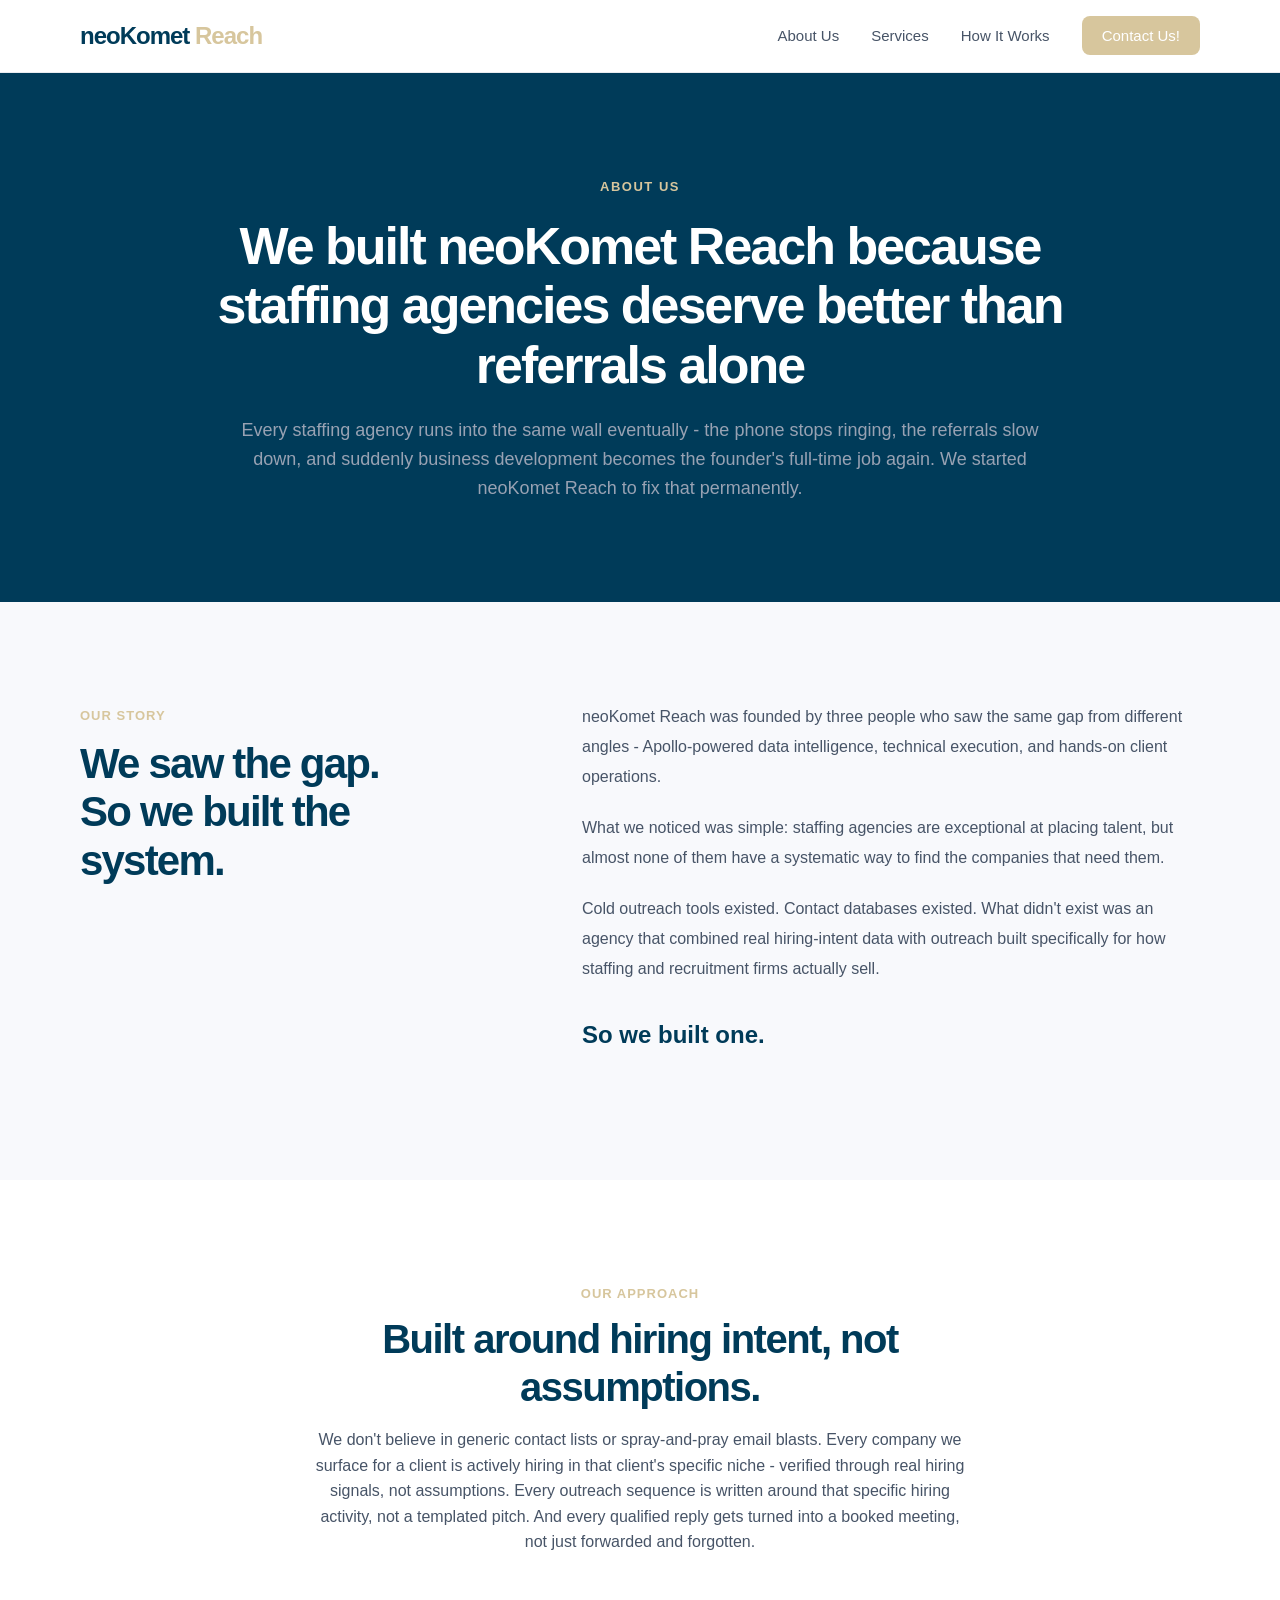
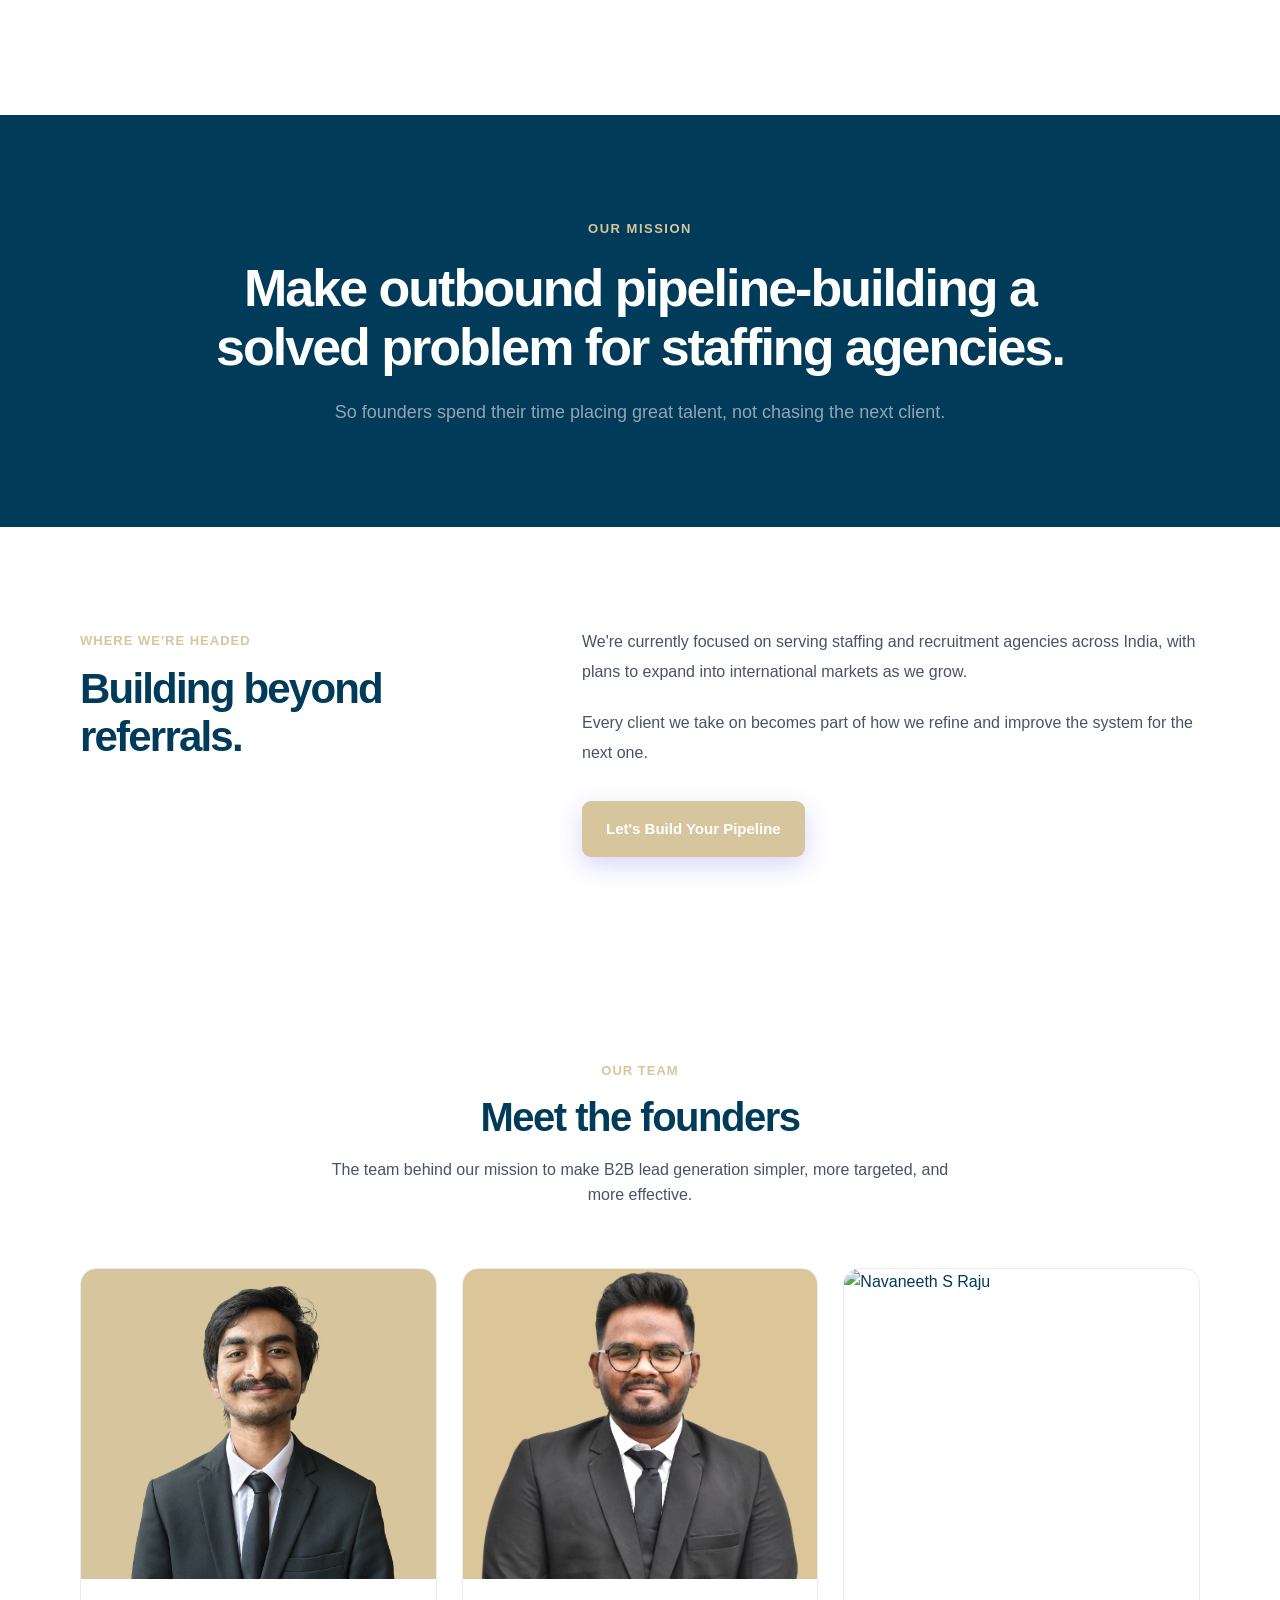
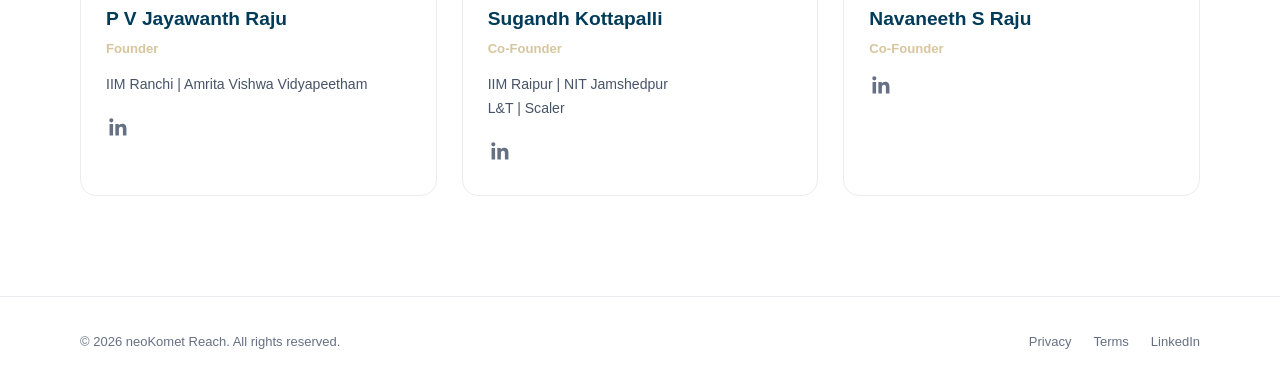
==== commit fcd859cc: "final" ====
--- a/about.html
+++ b/about.html
@@ -19,228 +19,205 @@
   <header>
     <div class="container navbar">
 
-      <a href="#" class="logo">
+      <a href="index.html" class="logo">
         neoKomet <span>Reach</span> 
       </a>
 
       <ul class="nav-links">
-        <li><a href="#services">Services</a></li>
-        <li><a href="#process">How It Works</a></li>
-        <li><a href="#contact" class="nav-button">Contact Us!</a></li>
+        <li><a href="about.html">About Us</a></li>
+        <li><a href="index.html#services">Services</a></li>
+        <li><a href="index.html#process">How It Works</a></li>
+        <li><a href="index.html#contact" class="nav-button">Contact Us!</a></li>
       </ul>
 
     </div>
   </header>
 
 
-  <!-- HERO -->
+
+<!-- ================= ABOUT HERO ================= -->
+
   <main>
 
-    <section class="hero">
-      <div class="container hero-grid">
-
-        <div class="hero-content">
-
-
-          <h1>
-            Grow smarter
+    <section class="about-mission">
+
+      <div class="container">
+
+        <div class="mission-box">
+
+          <span>
+            ABOUT US
+          </span>
+
+          <h2>
+            We built neoKomet Reach because staffing agencies 
+            deserve better than referrals alone
+          </h2>
+
+          <p>
+            Every staffing agency runs into the same wall eventually - the phone stops ringing, the referrals slow down, and suddenly business development becomes the founder's full-time job again. 
+            We started neoKomet Reach to fix that permanently.
+          </p>
+
+        </div>
+
+      </div>
+
+    </section>
+
+
+
+    <!-- ================= OUR STORY ================= -->
+
+    <section class="about-story">
+
+      <div class="container about-two-column">
+
+        <div class="about-section-label">
+          <span>OUR STORY</span>
+
+          <h2>
+            We saw the gap.
             <br>
-            <span>Make growth inevitable.</span>
-          </h1>
-
-          <p class="hero-description">
-            We leverage advanced B2B data intelligence platforms, along with market 
-            research and outbound sales strategies, to identify companies actively hiring and connect staffing 
-            agencies with the right decision-makers. Our solution is designed to deliver qualified business 
-            opportunities rather than just contact information. 
-          </p>
-
-          <div class="hero-buttons">
-
-            <a href="#contact" class="btn btn-primary">
-              Get Qualified Leads 
-            </a>
-
-            <a href="#process" class="btn btn-secondary">
-              See How It Works
-            </a>
-
-          </div>
-
-          <div class="hero-points">
-            <span>Qualified prospects</span>
-            <span>Targeted outreach</span>
-            <span>More sales meetings</span>
-          </div>
-
-        </div>
-
-
-
-
-      </div>
-    </section>
-
-
-
-    <!-- SERVICES -->
-
-    <section class="services" id="services">
+            So we built the system.
+          </h2>
+        </div>
+
+        <div class="about-text">
+
+          <p>
+            neoKomet Reach was founded by three people who saw the same gap
+            from different angles - Apollo-powered data intelligence,
+            technical execution, and hands-on client operations.
+          </p>
+
+          <p>
+            What we noticed was simple: staffing agencies are exceptional
+            at placing talent, but almost none of them have a systematic way
+            to find the companies that need them.
+          </p>
+
+          <p>
+            Cold outreach tools existed. Contact databases existed.
+            What didn't exist was an agency that combined real
+            hiring-intent data with outreach built specifically for how
+            staffing and recruitment firms actually sell.
+          </p>
+
+          <p class="story-highlight">
+            So we built one.
+          </p>
+
+        </div>
+
+      </div>
+
+    </section>
+
+
+    <!-- ================= OUR APPROACH ================= -->
+
+    <section class="about-approach">
 
       <div class="container">
 
         <div class="section-heading">
-          <span>What We Do</span>
-
-          <h2>
-            We don't guess who's hiring. We go find out
-          </h2>
-
-          <p>
-            Nobody can promise you which company is hiring today — that part's genuinely unpredictable. 
-            What we can do is reach a lot more of the right companies, a lot faster, than any one person doing this manually ever could. 
-            We send in volume because that's how you catch the ones who just started looking. 
-            Then we make sure every single email actually sounds like it was written for that one company, not blasted to five hundred.
-          </p>
-        </div>
-
-
-        <div class="service-grid">
-
-          <div class="service-card">
-            <div class="service-icon">◎</div>
-
-            <h3>Qualified Lead Generation</h3>
-
-            <p>
-              We're not guessing at 500 random companies. 
-              Every one is filtered to your niche first - then we reach out at real volume, 
-              because you never know which one just opened a role this morning.
-
-            </p>
-          </div>
-
-
-          <div class="service-card">
-            <div class="service-icon">✉</div>
-
-            <h3>Cold Email Outreach</h3>
-
-            <p>
-              Volume doesn't mean generic. Every email is written to sound like someone did their homework on that specific company - 
-              because at the scale we send, personalization is the only thing that gets a reply instead of a delete.
-            </p>
-          </div>
-
-
-          <div class="service-card">
-            <div class="service-icon">▥</div>
-
-            <h3>Campaign Reporting</h3>
-
-            <p>
-              Every week, you get the numbers that actually tell you something: who opened, who replied, who's worth a follow-up call. 
-              Not a dashboard full of noise.
-            </p>
-          </div>
-
-
-          <div class="service-card">
-            <div class="service-icon">◷</div>
-
-            <h3>Appointment Setting</h3>
-
-            <p>
-              When someone replies interested, we don't forward it and vanish. 
-              We qualify them, book the meeting, and tell you exactly who you're walking into before you get on the call.
-            </p>
-          </div>
-
-
-        </div>
-
-      </div>
-
-    </section>
-
-
-    <!-- PROCESS -->
-
-    <section id="process">
+
+          <span>OUR APPROACH</span>
+
+          <h2>
+            Built around hiring intent,
+            not assumptions.
+          </h2>
+
+          <p>
+            We don't believe in generic contact lists or spray-and-pray email blasts. 
+            Every company we surface for a client is actively hiring in that client's specific niche - verified through real hiring signals, not assumptions. 
+            Every outreach sequence is written around that specific hiring activity, not a templated pitch. And every qualified reply gets turned into a booked meeting, not just forwarded and forgotten.
+          </p>
+
+        </div>
+
+
+    </section>
+
+
+    <!-- ================= MISSION ================= -->
+
+    <section class="about-mission">
 
       <div class="container">
 
-        <div class="section-heading">
-
-          <span>Our Process</span>
-
-          <h2>
-            Four steps. No black box
-          </h2>
-
-          <p>
-            A simple, data-driven outbound process designed
-            to consistently generate qualified sales opportunities.
-          </p>
-
-        </div>
-
-
-        <div class="process-grid">
-
-          <div class="process-card">
-            <div class="step">1</div>
-
-            <h3>We Learn your Business</h3>
-
-            <p>
-              Who do you place, who pays you, what's actually worked before. 
-              A 30-minute call, not a 40-slide questionnaire.
-            </p>
-          </div>
-
-
-          <div class="process-card">
-            <div class="step">2</div>
-
-            <h3>We Found Who's Hiring</h3>
-
-            <p>
-              Real-time job posting data tells us which companies in your niche are 
-              actively recruiting — this week, not last quarter.
-            </p>
-          </div>
-
-
-          <div class="process-card">
-            <div class="step">3</div>
-
-            <h3>We Reach out, Properly</h3>
-
-            <p>
-              Multi-step email sequences, personalized to each company's hiring activity, 
-              sent from infrastructure built to land in inboxes, not spam folders.
-            </p>
-          </div>
-
-
-          <div class="process-card">
-            <div class="step">4</div>
-
-            <h3>You Take the Meeting</h3>
-
-            <p>
-              Every interested reply gets qualified and booked straight into your calendar. 
-              You show up prepared, not cold.
-          </div>
-
-        </div>
-
-      </div>
-
-    </section>
-
-        <!-- MEET THE FOUNDERS -->
+        <div class="mission-box">
+
+          <span>
+            OUR MISSION
+          </span>
+
+          <h2>
+            Make outbound pipeline-building
+            a solved problem for staffing agencies.
+          </h2>
+
+          <p>
+            So founders spend their time placing great talent,
+            not chasing the next client.
+          </p>
+
+        </div>
+
+      </div>
+
+    </section>
+
+
+    <!-- ================= WHERE WE'RE HEADED ================= -->
+
+    <section class="about-future">
+
+      <div class="container about-two-column">
+
+        <div class="about-section-label">
+
+          <span>WHERE WE'RE HEADED</span>
+
+          <h2>
+            Building beyond
+            referrals.
+          </h2>
+
+        </div>
+
+
+        <div class="about-text">
+
+          <p>
+            We're currently focused on serving staffing and recruitment
+            agencies across India, with plans to expand into international
+            markets as we grow.
+          </p>
+
+          <p>
+            Every client we take on becomes part of how we refine and
+            improve the system for the next one.
+          </p>
+
+          <a
+            href="index.html#contact"
+            class="btn btn-primary about-cta"
+          >
+            Let's Build Your Pipeline
+          </a>
+
+        </div>
+
+      </div>
+
+    </section>
+
+
+
+    <!-- MEET THE FOUNDERS -->
     <section class="founders-section" id="about">
       <div class="container">
 
@@ -260,7 +237,7 @@
 
             <div class="founder-image">
               <img
-                src="images/PVJayawanth.jpeg"
+                src="images/PVJayawanth.jpg"
                 alt="Penmentsa Venkata Jayawanth Raju"
               >
             </div>
@@ -291,7 +268,7 @@
 
             <div class="founder-image">
               <img
-                src="images/Sugandh.jpeg"
+                src="images/Sugandh.jpg"
                 alt="Founder Name"
               >
             </div>
@@ -319,8 +296,8 @@
 
             <div class="founder-image">
               <img
-                src="images/founder-3.jpg"
-                alt="Founder Name"
+                src="images/Navaneeth.jpg"
+                alt="Navaneeth S Raju"
               >
             </div>
 
@@ -343,256 +320,6 @@
         </div>
 
       </div>
-    </section>
-
-
-
-    <!-- INQUIRY SECTION -->
-    <section class="inquiry-section" id="contact">
-        <div class="container">
-
-            <div class="inquiry-wrapper">
-
-            <!-- LEFT SIDE -->
-                <div class="inquiry-content">
-
-                    <span class="inquiry-label">LET'S TALK</span>
-
-                    <h2>Tell us who you place. We'll show you who's hiring.</h2>
-
-                    <p>
-                      Fill this out and we'll come back with real companies in your niche that are hiring right now - before you've paid us a rupee.
-                    </p>
-
-                    <div class="inquiry-benefits">
-
-                        <div class="benefit-item">
-                            <div class="benefit-icon">✓</div>
-                            <div>
-                            <strong>Reach decision-makers actively hiring in your specialty</strong>
-                            </div>
-                        </div>
-
-                        <div class="benefit-item">
-                            <div class="benefit-icon">✓</div>
-                            <div>
-                            <strong>Every lead qualified on real hiring intent, not guesswork</strong>
-                            </div>
-                        </div>
-
-                        <div class="benefit-item">
-                            <div class="benefit-icon">✓</div>
-                            <div>
-                            <strong>You'll see what's working every single week</strong>
-                            </div>
-                        </div>
-
-                        <div class="benefit-item">
-                            <div class="benefit-icon">✓</div>
-                            <div>
-                            <strong>Start with a pilot — no year-long contract required</strong>
-                            </div>
-                        </div>
-
-
-                    </div>
-
-                </div>
-
-
-            <!-- RIGHT SIDE - FORM -->
-            <div class="inquiry-form-card">
-
-                <h3>Tell us about your agency</h3>
-
-                <p class="form-intro">
-                Two minutes. We'll reply with something real, not a sales pitch.
-                </p>
-
-                <form id="inquiryForm"
-                action="https://docs.google.com/forms/d/e/1FAIpQLSekD2HyAVWfI2GnE9abCpniQWJWKfNcaqggzM3Xjg9io1hKCw/formResponse"
-                method="POST"
-                target="hidden_iframe"
-                >
-                <iframe
-                name="hidden_iframe"
-                id="hidden_iframe"
-                style="display: none;"
-                ></iframe>
-
-
-                <div class="form-group">
-                  <label for="firstName">Name *</label>
-                  <input
-                      type="text"
-                      id="firstName"
-                      name="entry.2005620554"
-                      required
-                  />
-                </div>
-
-
-
-                <div class="form-row">
-                    
-                    <div class="form-group">
-                        <label for="email">Email *</label>
-                        <input
-                            type="email"
-                            id="email"
-                            name="entry.1045781291"
-                            required
-                        />
-                    </div>
-
-                    <div class="form-group">
-                        <label for="phone">Phone *</label>
-                        <input
-                            type="phone"
-                            id="phone"
-                            name="entry.1065046570"
-                            required
-                        />
-                    </div>
-
-
-                </div>
-
-
-                <div class="form-group">
-                    <label for="company">Company Name *</label>
-                    <input
-                        type="text"
-                        id="company"
-                        name="entry.1166974658"
-                        required
-                    />
-                </div>
-
-
-
-                <div class="form-group">
-                    <label for="website">Company Website</label>
-                    <input
-                        type="text"
-                        id="website"
-                        name="entry.839337160"
-                    />
-                </div>
-
-
-
-
-                <div class="form-group">
-
-                    <label>
-                        What are you interested in? *
-                    </label>
-
-                    <div class="service-options">
-
-                        <label class="service-checkbox">
-                        <input
-                            type="checkbox"
-                            name="entry.1622959440"
-                            value="Qualified Lead Generation"
-                        >
-                        <span>Qualified Lead Generation</span>
-                        </label>
-
-                        <label class="service-checkbox">
-                        <input
-                            type="checkbox"
-                            name="entry.1622959440"
-                            value="Cold Email Outreach"
-                        >
-                        <span>Cold Email Outreach</span>
-                        </label>
-
-                        <label class="service-checkbox">
-                        <input
-                            type="checkbox"
-                            name="entry.1622959440"
-                            value="Appointment Setting"
-                        >
-                        <span>Appointment Setting</span>
-                        </label>
-
-                        <label class="service-checkbox">
-                        <input
-                            type="checkbox"
-                            name="entry.1622959440"
-                            value="Campaign Reporting"
-                        >
-                        <span>Campaign Reporting</span>
-                        </label>
-
-                        <label class="service-checkbox">
-                        <input
-                            type="checkbox"
-                            name="entry.1622959440"
-                            value="Full Lead Generation Campaign"
-                        >
-                        <span>Full Lead Generation Campaign</span>
-                        </label>
-
-                        <!-- <label class="service-checkbox">
-                        <input
-                            type="checkbox"
-                            name="entry.1622959440"
-                            value="Other"
-                        >
-                        <span>Other</span>
-                        </label> -->
-
-                    </div>
-
-                </div>
-
-                <div class="form-group">
-
-                    <label for="message">
-                    Tell us about your goals and quotation.
-                    </label>
-
-                    <textarea
-                    id="message"
-                    name="entry.1856564390"
-                    rows="5"
-                    ></textarea>
-
-                </div>
-
-
-                <button type="submit" class="form-submit">
-                    Show me who's hiring
-                </button>
-
-                <p class="form-privacy">
-                    By submitting this form, you agree to our Privacy Policy.
-                </p>
-
-                </form>
-                <div id="formSuccess" class="form-success">
-
-                  <div class="success-icon">
-                    ✓
-                  </div>
-
-                  <h3>Inquiry received!</h3>
-
-                  <p>
-                    Thank you for reaching out. We've received your inquiry
-                    and will get back to you shortly.
-                  </p>
-
-                </div>
-
-            </div>
-
-            </div>
-
-        </div>
     </section>
 
   </main>
--- a/styles.css
+++ b/styles.css
@@ -898,6 +898,250 @@
 font-size: 0.72rem;
 }
 
+/* =========================================================
+   ABOUT PAGE
+   ========================================================= */
+
+
+/* ---------------- ABOUT HERO ---------------- */
+
+.about-hero {
+  padding: 110px 0 100px;
+  overflow: hidden;
+
+  background:
+    radial-gradient(
+      circle at 85% 20%,
+      #eeeeff 0%,
+      transparent 32%
+    ),
+    radial-gradient(
+      circle at 10% 80%,
+      #f2f4ff 0%,
+      transparent 28%
+    );
+}
+
+.about-hero-content {
+  max-width: 900px;
+  margin: 0 auto;
+  text-align: center;
+}
+
+.about-hero h1 {
+  font-size: clamp(42px, 6vw, 66px);
+  line-height: 1.08;
+  letter-spacing: -3px;
+  margin-bottom: 28px;
+}
+
+.about-hero h1 span {
+  color: var(--primary);
+}
+
+.about-hero p {
+  max-width: 720px;
+  margin: 0 auto;
+  color: var(--text);
+  font-size: 18px;
+  line-height: 1.8;
+}
+
+
+/* ---------------- OUR STORY ---------------- */
+
+.about-story {
+  background: var(--light-background);
+}
+
+.about-two-column {
+  display: grid;
+  grid-template-columns: 0.8fr 1.2fr;
+  gap: 90px;
+  align-items: start;
+}
+
+.about-section-label span {
+  color: var(--primary);
+  font-size: 13px;
+  font-weight: 800;
+  text-transform: uppercase;
+  letter-spacing: 1px;
+}
+
+.about-section-label h2 {
+  font-size: 42px;
+  line-height: 1.15;
+  letter-spacing: -1.8px;
+  margin-top: 12px;
+}
+
+.about-text {
+  color: var(--text);
+  font-size: 16px;
+  line-height: 1.85;
+}
+
+.about-text p {
+  margin-bottom: 22px;
+}
+
+.story-highlight {
+  color: var(--secondary);
+  font-size: 24px;
+  font-weight: 800;
+  margin-top: 30px;
+}
+
+
+/* ---------------- APPROACH ---------------- */
+
+.about-approach {
+  background: white;
+}
+
+.about-principles {
+  display: grid;
+  grid-template-columns: repeat(3, 1fr);
+  gap: 22px;
+}
+
+.about-card {
+  position: relative;
+
+  padding: 34px;
+
+  background: white;
+
+  border: 1px solid var(--border);
+  border-radius: 16px;
+
+  transition:
+    transform 0.25s ease,
+    box-shadow 0.25s ease,
+    border-color 0.25s ease;
+}
+
+.about-card:hover {
+  transform: translateY(-6px);
+
+  border-color: #d9d4ff;
+
+  box-shadow:
+    0 18px 45px rgba(16, 24, 40, 0.08);
+}
+
+.about-card-number {
+  color: var(--primary);
+  font-size: 13px;
+  font-weight: 800;
+  letter-spacing: 1px;
+  margin-bottom: 28px;
+}
+
+.about-card h3 {
+  font-size: 20px;
+  margin-bottom: 12px;
+}
+
+.about-card p {
+  color: var(--text);
+  font-size: 14px;
+  line-height: 1.75;
+}
+
+
+/* ---------------- MISSION ---------------- */
+
+.about-mission {
+  padding: 100px 0;
+  background: var(--secondary);
+}
+
+.mission-box {
+  max-width: 850px;
+  margin: 0 auto;
+  text-align: center;
+}
+
+.mission-box > span {
+  color: var(--primary);
+  font-size: 13px;
+  font-weight: 800;
+  letter-spacing: 1.5px;
+}
+
+.mission-box h2 {
+  color: white;
+
+  font-size: clamp(34px, 5vw, 52px);
+  line-height: 1.15;
+  letter-spacing: -2px;
+
+  margin: 18px 0 20px;
+}
+
+.mission-box p {
+  color: #98a2b3;
+  font-size: 18px;
+}
+
+
+/* ---------------- FUTURE ---------------- */
+
+.about-future {
+  background: white;
+}
+
+.about-future .about-text {
+  max-width: 650px;
+}
+
+.about-cta {
+  margin-top: 12px;
+}
+
+
+/* ---------------- FINAL CTA ---------------- */
+
+.about-cta-section {
+  padding: 90px 0;
+  background: var(--light-background);
+}
+
+.about-cta-box {
+  padding: 65px 40px;
+
+  text-align: center;
+
+  background: white;
+
+  border: 1px solid var(--border);
+  border-radius: 18px;
+
+  box-shadow:
+    0 15px 50px rgba(16, 24, 40, 0.06);
+}
+
+.about-cta-box > span {
+  color: var(--primary);
+  font-size: 13px;
+  font-weight: 800;
+  letter-spacing: 1.5px;
+}
+
+.about-cta-box h2 {
+  font-size: 42px;
+  letter-spacing: -1.5px;
+  margin: 12px 0;
+}
+
+.about-cta-box p {
+  color: var(--text);
+  margin-bottom: 25px;
+}
+
+
 /* ---------------- FOOTER ---------------- */
 
 footer {
@@ -1059,5 +1303,84 @@
     scrollbar-width: none;
   }
 
-
-}
+}
+
+/* =========================================================
+   ABOUT PAGE - RESPONSIVE
+   ========================================================= */
+
+@media (max-width: 900px) {
+
+  .about-hero {
+    padding: 85px 0 80px;
+  }
+
+  .about-two-column {
+    grid-template-columns: 1fr;
+    gap: 45px;
+  }
+
+  .about-section-label h2 {
+    font-size: 36px;
+  }
+
+  .about-principles {
+    grid-template-columns: 1fr;
+  }
+
+}
+
+
+@media (max-width: 600px) {
+
+  .about-hero {
+    padding: 70px 0;
+  }
+
+  .about-hero h1 {
+    font-size: 40px;
+    letter-spacing: -1.8px;
+  }
+
+  .about-hero p {
+    font-size: 16px;
+  }
+
+  .about-section-label h2 {
+    font-size: 32px;
+  }
+
+  .about-text {
+    font-size: 15px;
+  }
+
+  .about-card {
+    padding: 28px;
+  }
+
+  .about-mission {
+    padding: 75px 0;
+  }
+
+  .mission-box h2 {
+    font-size: 34px;
+    letter-spacing: -1px;
+  }
+
+  .mission-box p {
+    font-size: 16px;
+  }
+
+  .about-cta-section {
+    padding: 70px 0;
+  }
+
+  .about-cta-box {
+    padding: 45px 25px;
+  }
+
+  .about-cta-box h2 {
+    font-size: 32px;
+  }
+
+}
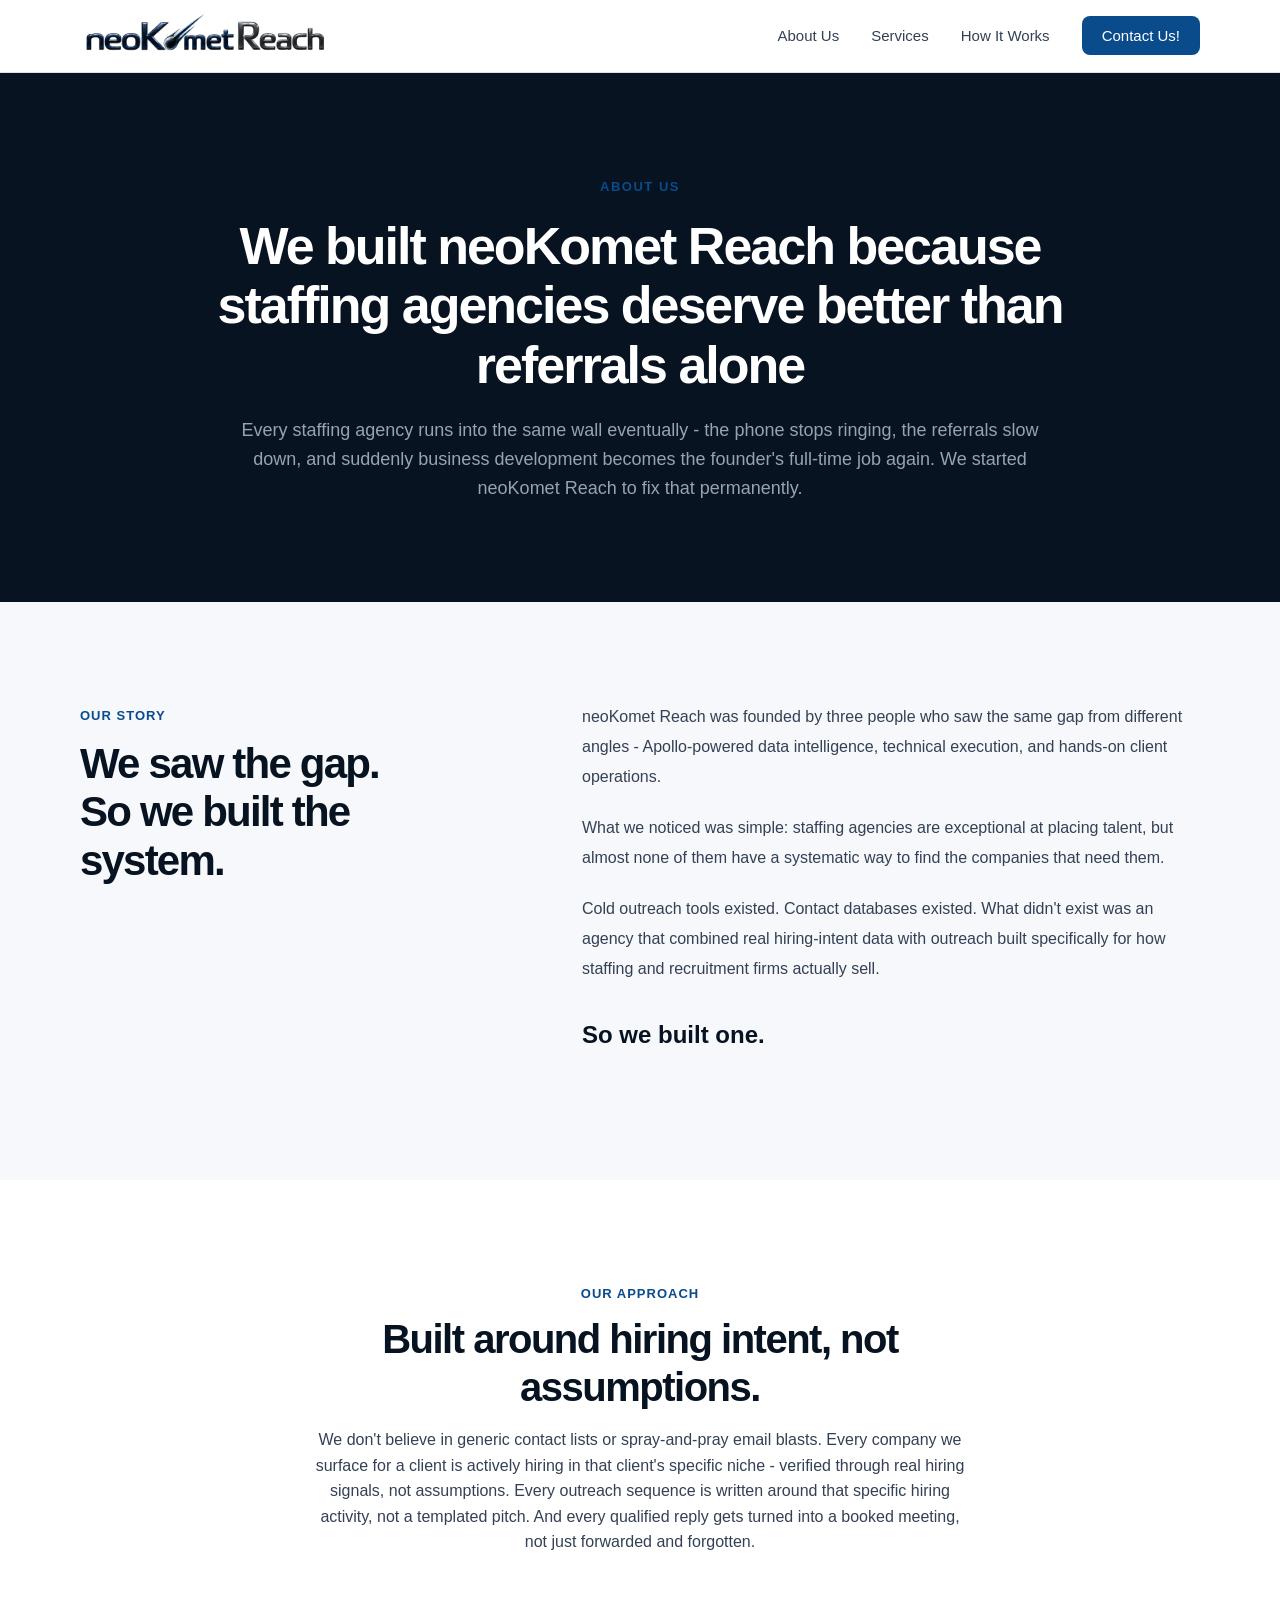
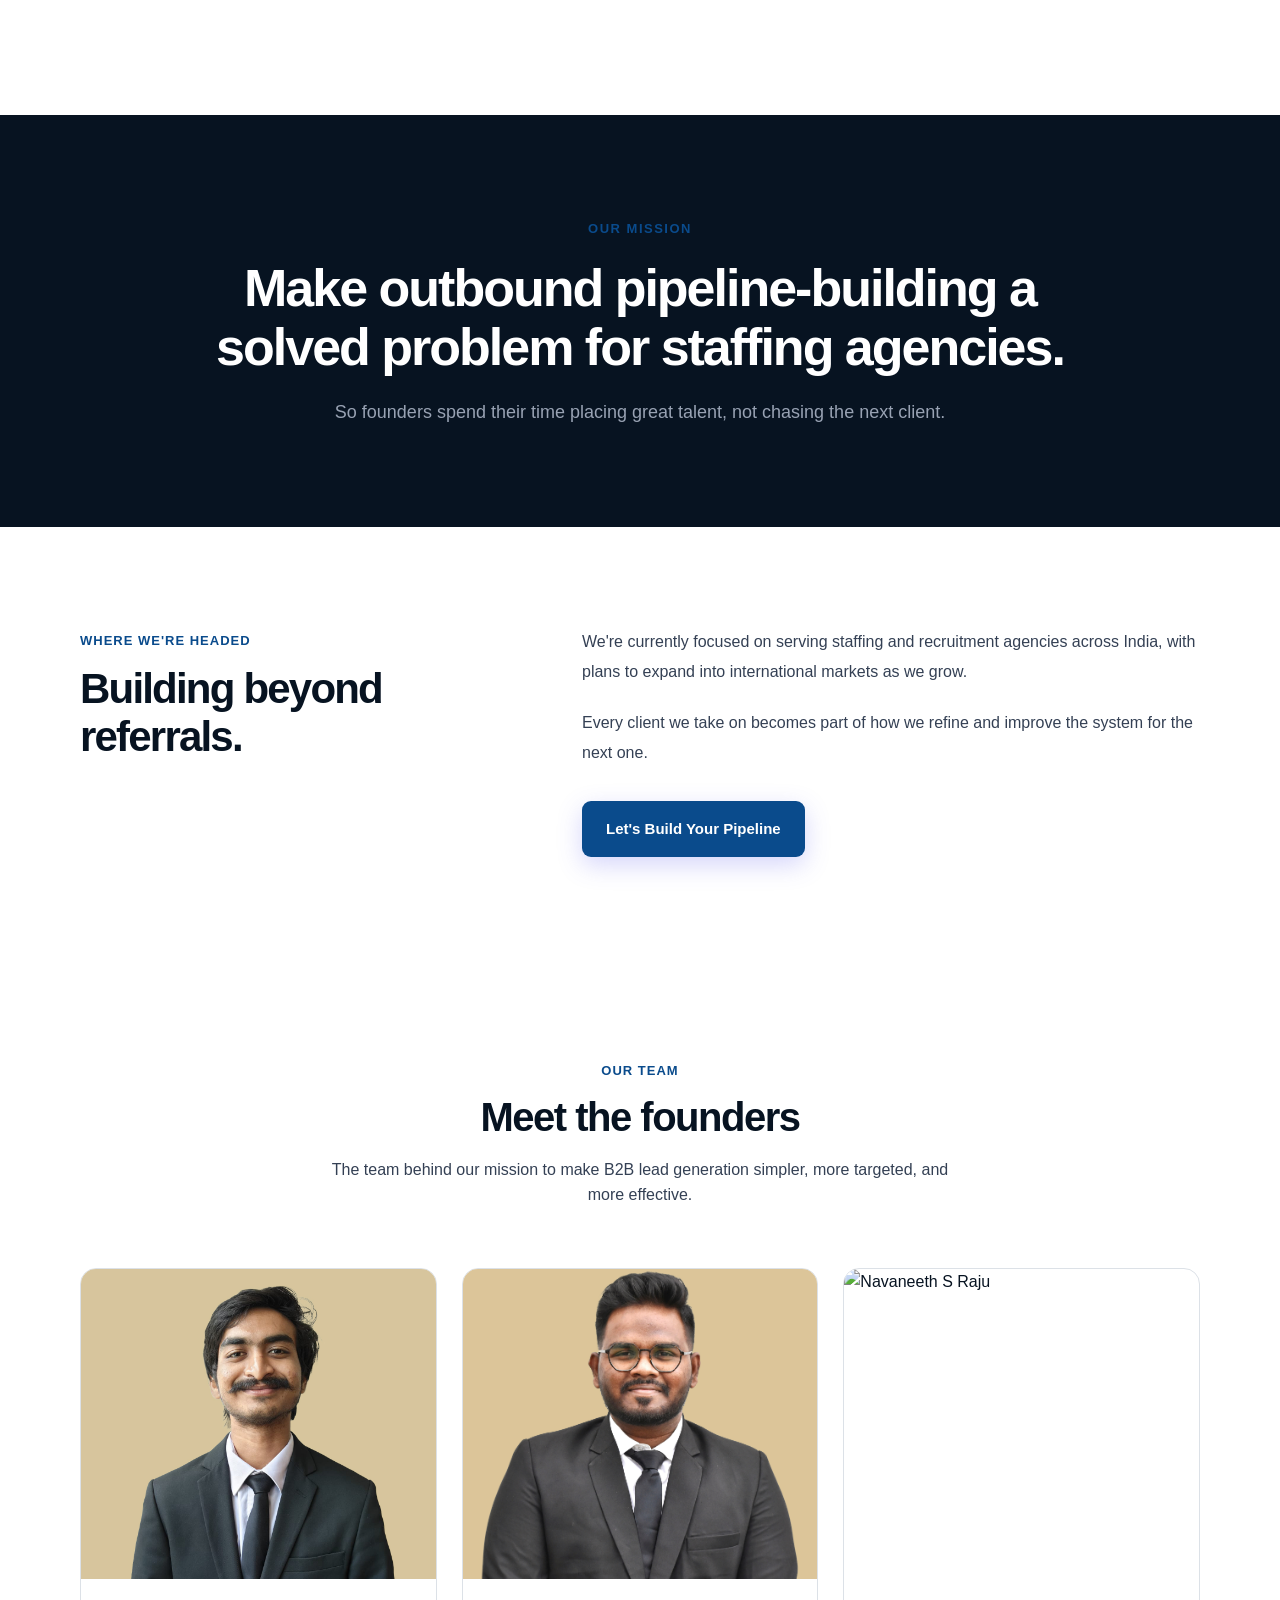
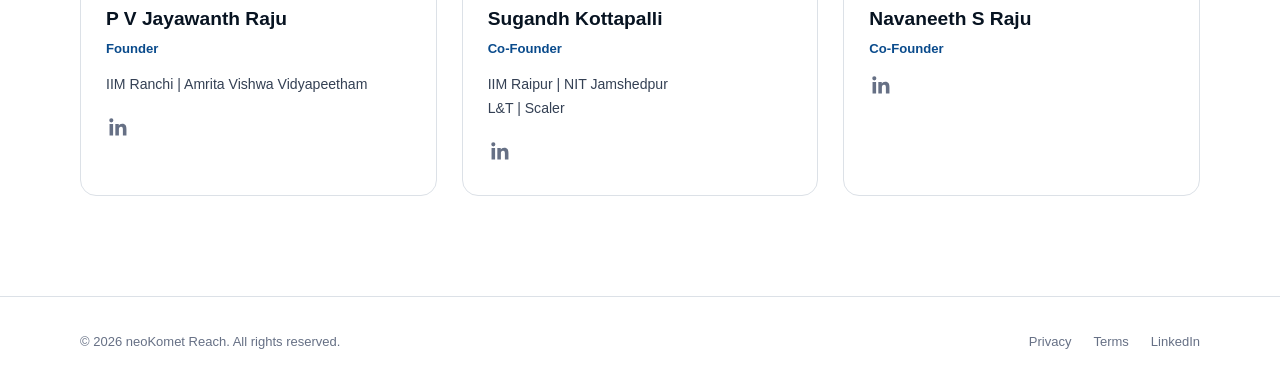
==== commit a9a1b40c: "shipping commit" ====
--- a/about.html
+++ b/about.html
@@ -8,7 +8,8 @@
     content="neoKomet helps businesses generate qualified leads, book more meetings, and build predictable sales pipelines."
   />
 
-  <title>neoKomet Reach</title>
+  <title>neoKomet Reach | About Us</title>
+  <link rel="icon" href="images/icon.png">
   <link rel="stylesheet" href="styles.css">
 
 </head>
@@ -20,7 +21,7 @@
     <div class="container navbar">
 
       <a href="index.html" class="logo">
-        neoKomet <span>Reach</span> 
+        <img src="images/Logo.png" alt="neoKomet Reach">
       </a>
 
       <ul class="nav-links">
@@ -336,8 +337,8 @@
       </div>
 
       <div class="footer-links">
-        <a href="#">Privacy</a>
-        <a href="#">Terms</a>
+        <a href="privacypolicy.html">Privacy</a>
+        <a href="terms.html">Terms</a>
         <a href="#">LinkedIn</a>
       </div>
 
--- a/styles.css
+++ b/styles.css
@@ -5,15 +5,17 @@
 }
 
 :root {
-  --primary: #D7C69D;
-  --primary-dark: #ffef61e2;
-  --secondary: #003b59;
-  --text: #475467;
+  --primary: #0A4B8C;
+  --primary-dark: #062F5A;
+  --secondary: #071321;
+  --text: #344054;
   --light-text: #667085;
-  --background: #ffffff;
-  --light-background: #f8f9fc;
-  --border: #eaecf0;
-  --success: #12b76a;
+  --background: #FFFFFF;
+  --light-background: #F6F8FB;
+  --border: #DCE1E7;
+  --accent: #A8B0B8;
+  --success: #12B76A;
+  --white: #ffffff;
 }
 
 html {
@@ -55,6 +57,16 @@
 }
 
 /* ---------------- NAVBAR ---------------- */
+.logo {
+    display: flex;
+    align-items: center;
+}
+
+.logo img {
+    width: 250px;
+    height: auto;
+    display: block;
+}
 
 header {
   position: sticky;
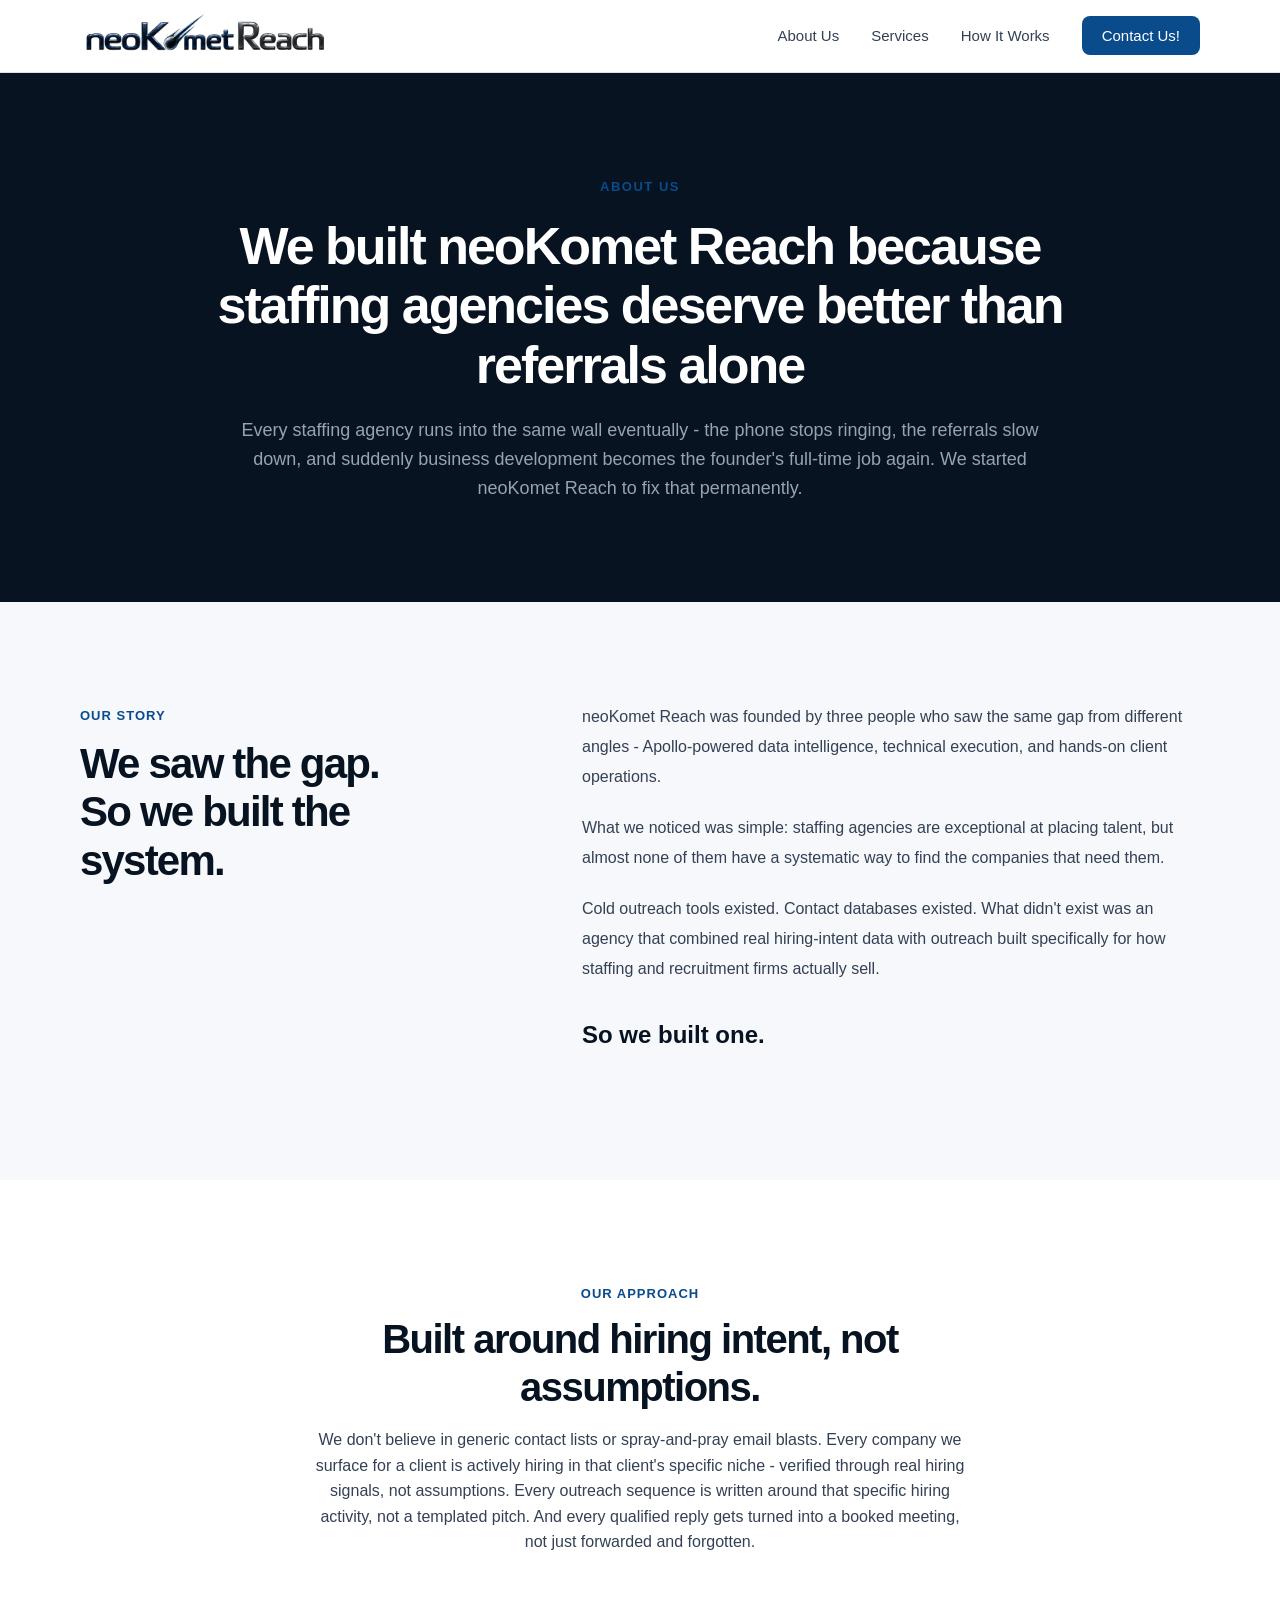
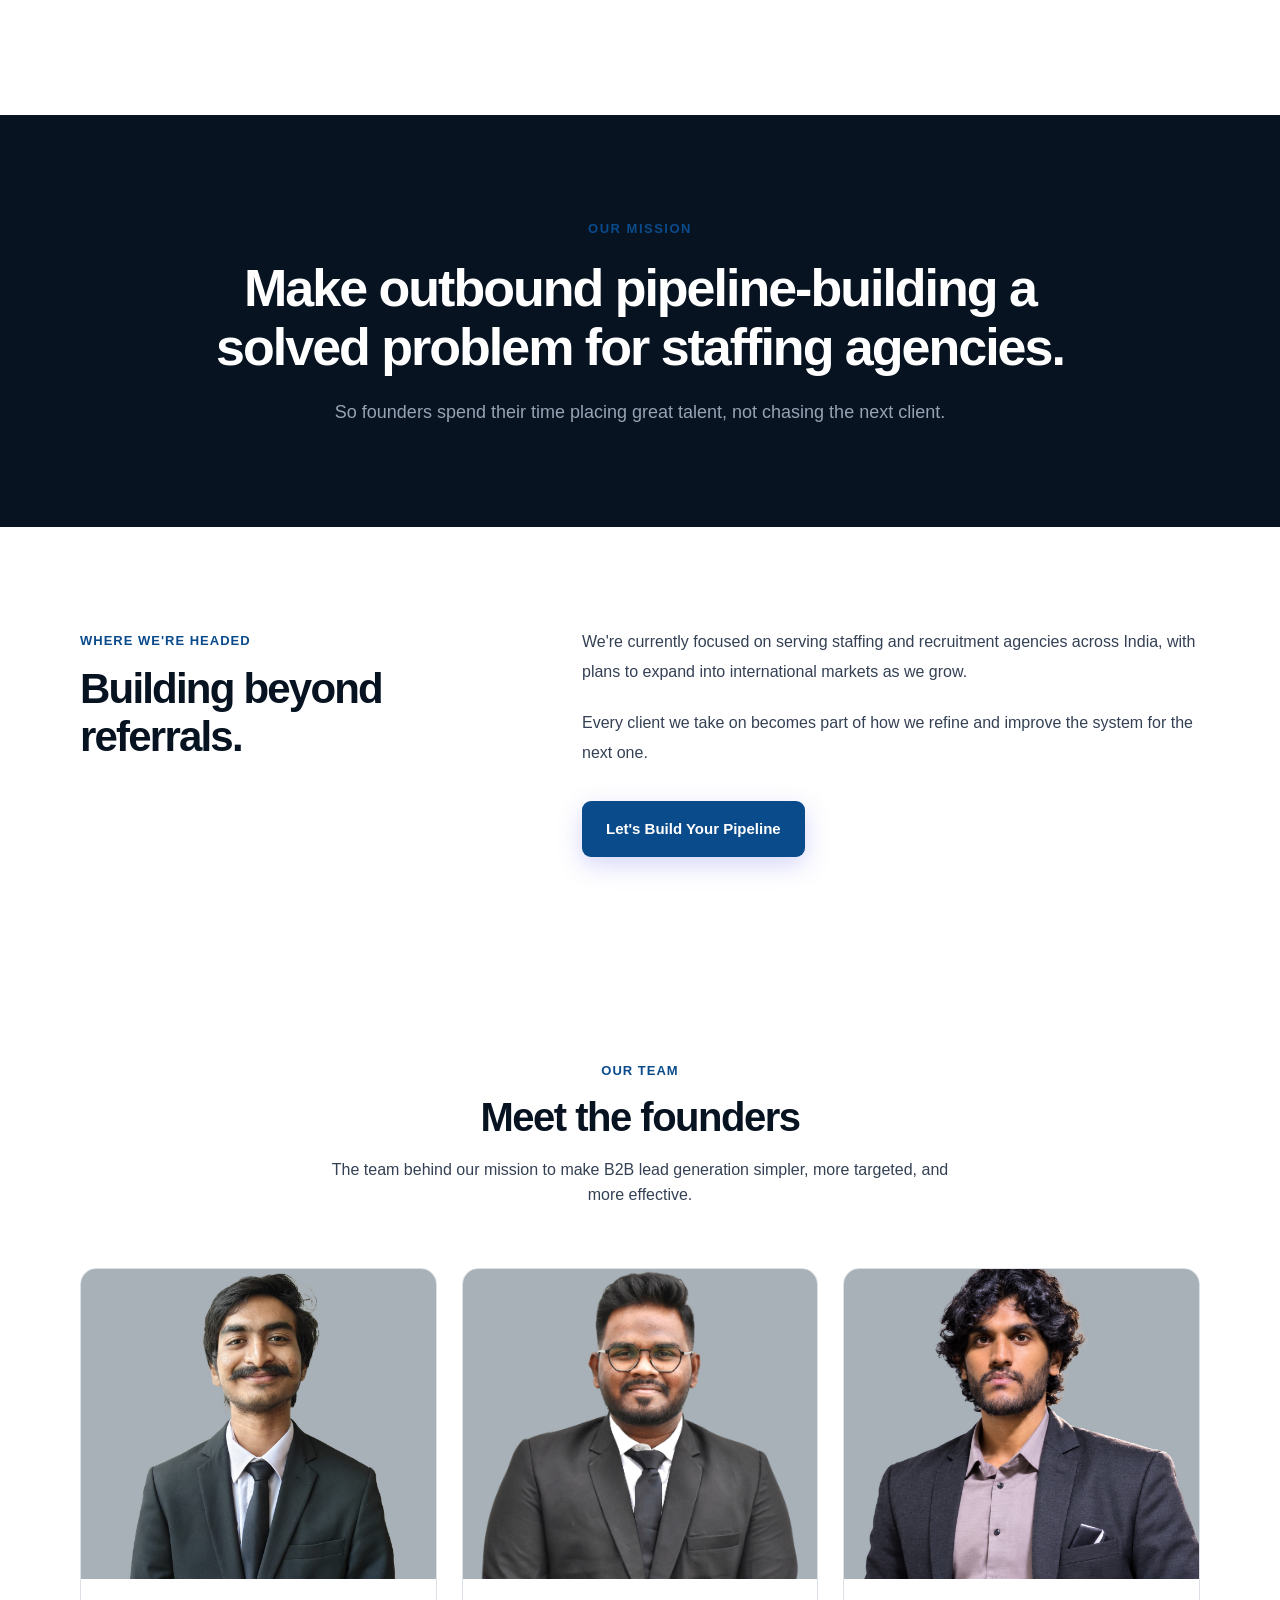
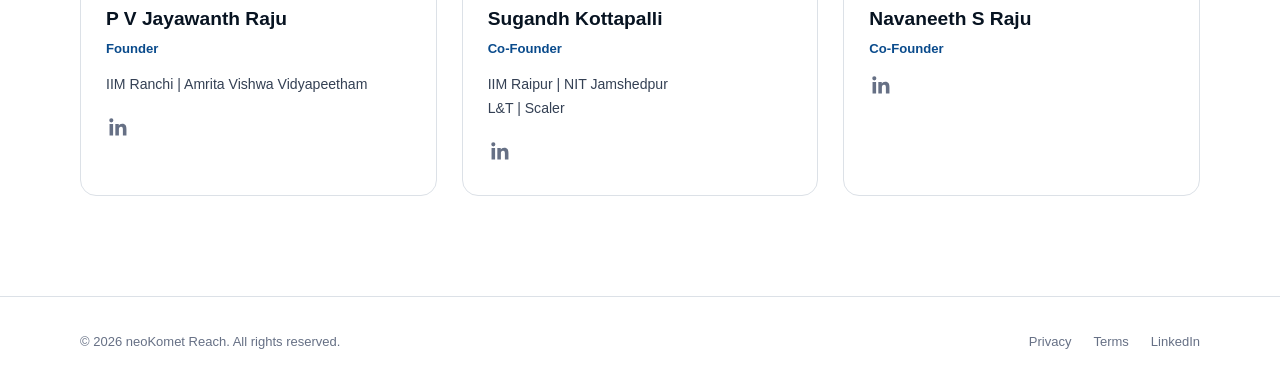
==== commit 7791de31: "update images,linkedin page" ====
--- a/about.html
+++ b/about.html
@@ -8,7 +8,7 @@
     content="neoKomet helps businesses generate qualified leads, book more meetings, and build predictable sales pipelines."
   />
 
-  <title>neoKomet Reach | About Us</title>
+  <title>About Us | neoKomet Reach</title>
   <link rel="icon" href="images/icon.png">
   <link rel="stylesheet" href="styles.css">
 
@@ -339,7 +339,7 @@
       <div class="footer-links">
         <a href="privacypolicy.html">Privacy</a>
         <a href="terms.html">Terms</a>
-        <a href="#">LinkedIn</a>
+        <a href="https://www.linkedin.com/company/neokomet/" target="_blank" rel="noopener noreferrer">LinkedIn</a>
       </div>
 
     </div>
--- a/styles.css
+++ b/styles.css
@@ -812,6 +812,12 @@
 color: var(--primary);
 }
 
+.form-group:has(input:required) label::after {
+  content: " *";
+  color: red;
+  font-weight: bold;
+}
+
 /* SUBMIT BUTTON */
 
 .form-submit {
@@ -1175,6 +1181,13 @@
 }
 
 /* ---------------- MOBILE ---------------- */
+@media (max-width: 500px) {
+
+    .logo img {
+        width: 145px;
+    }
+
+}
 
 @media (max-width: 900px) {
 .nav-links li:not(:last-child) {
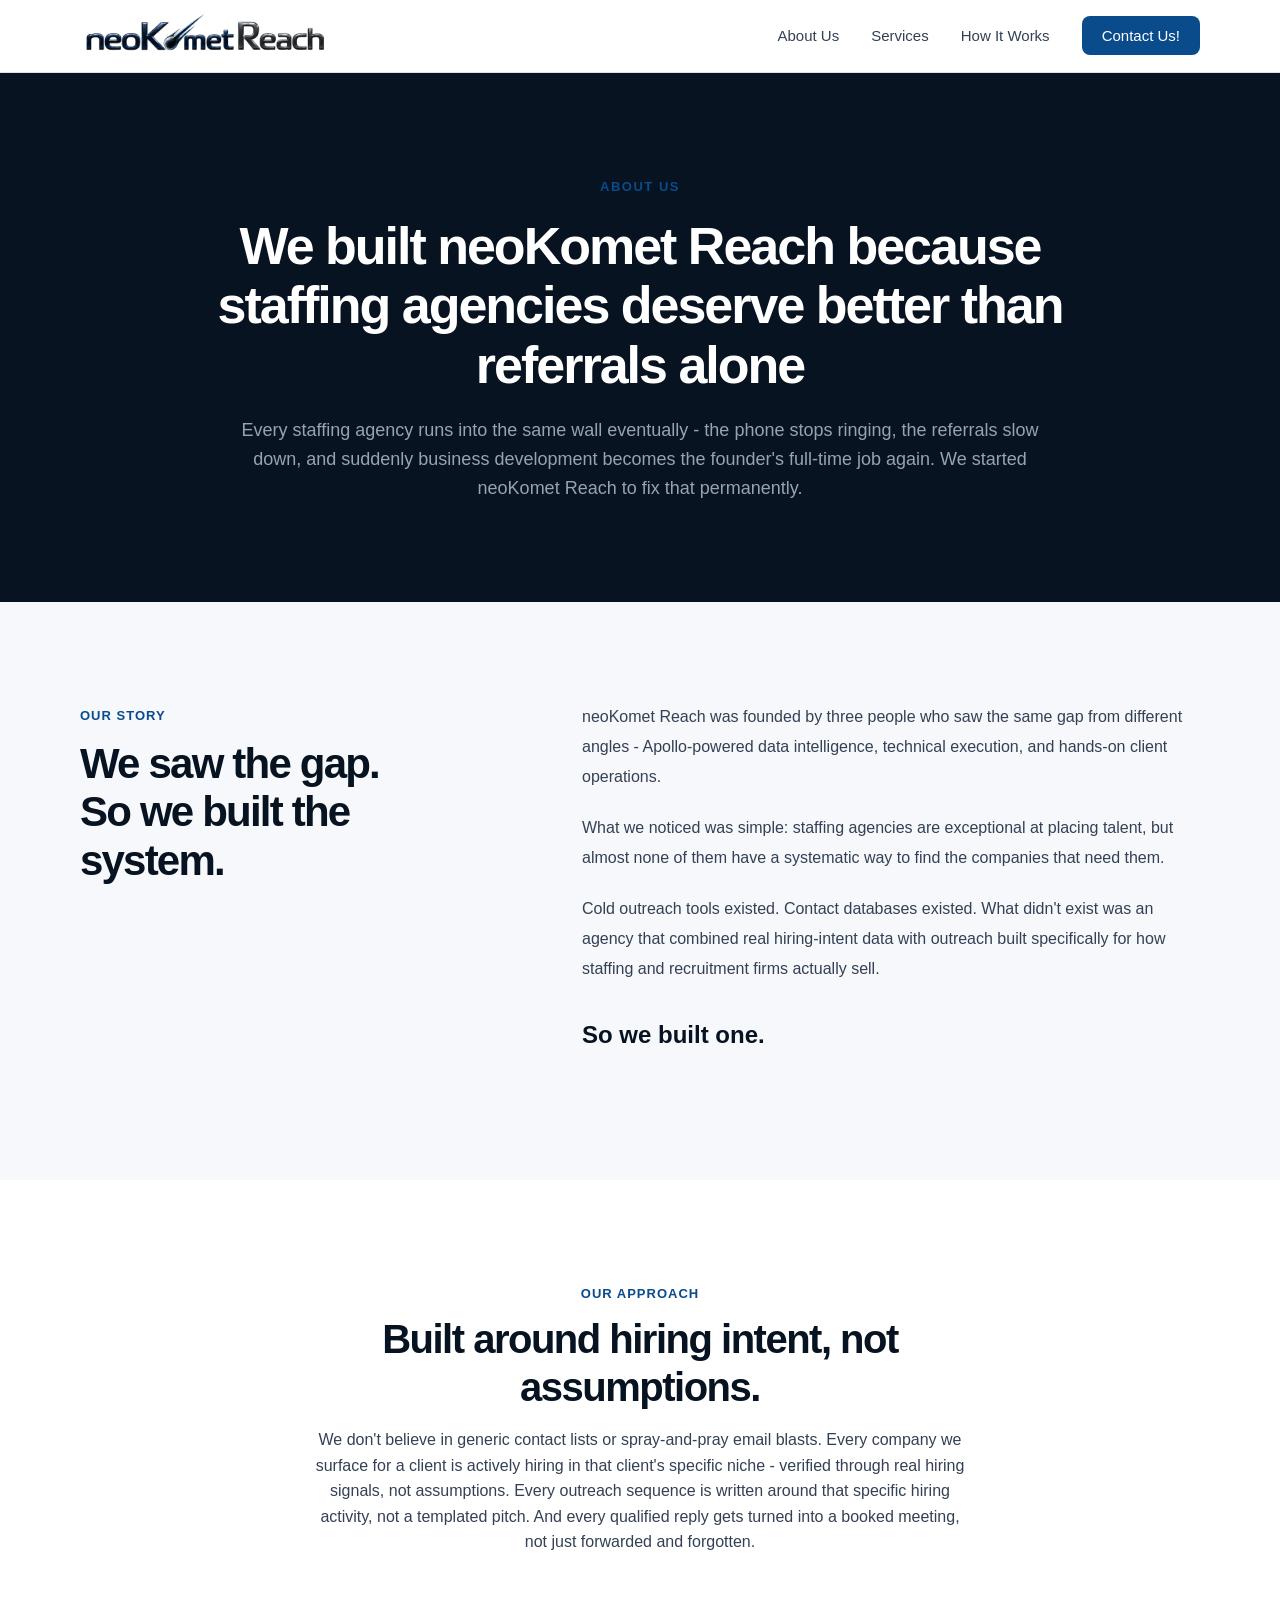
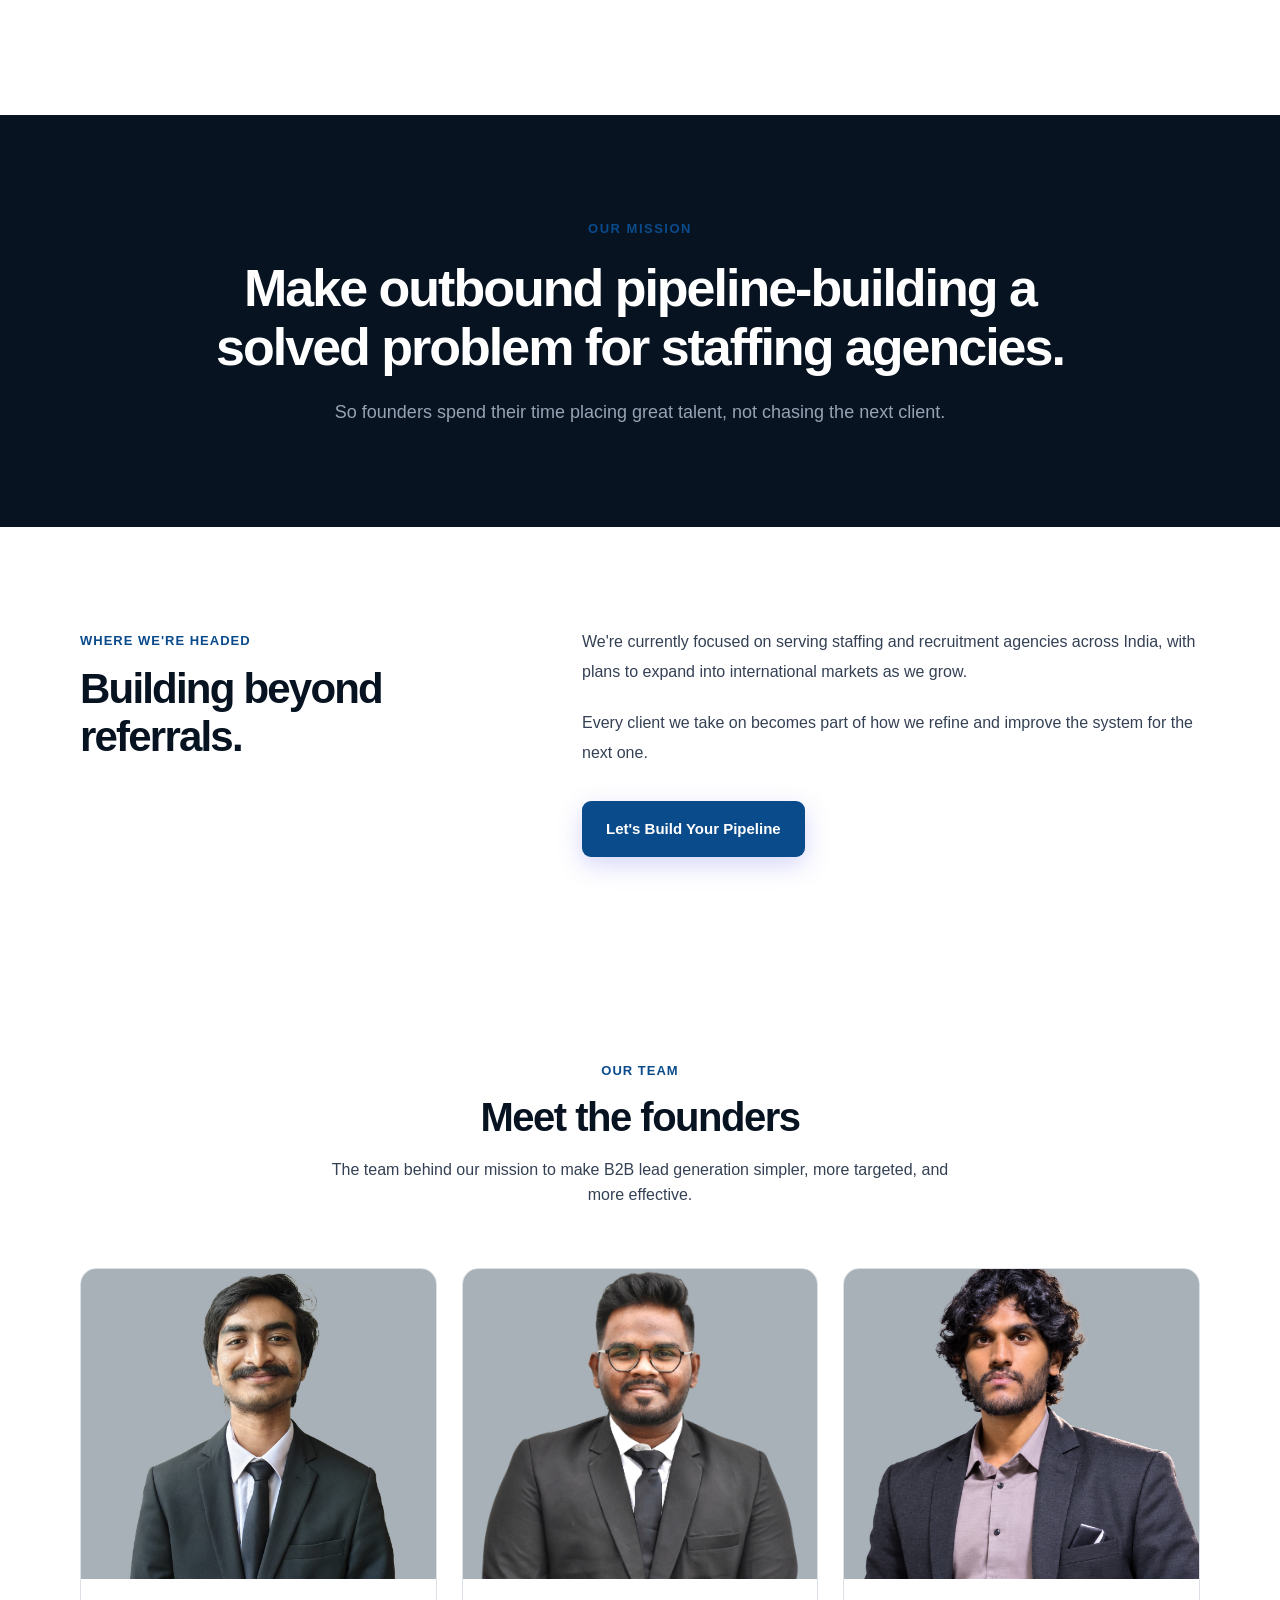
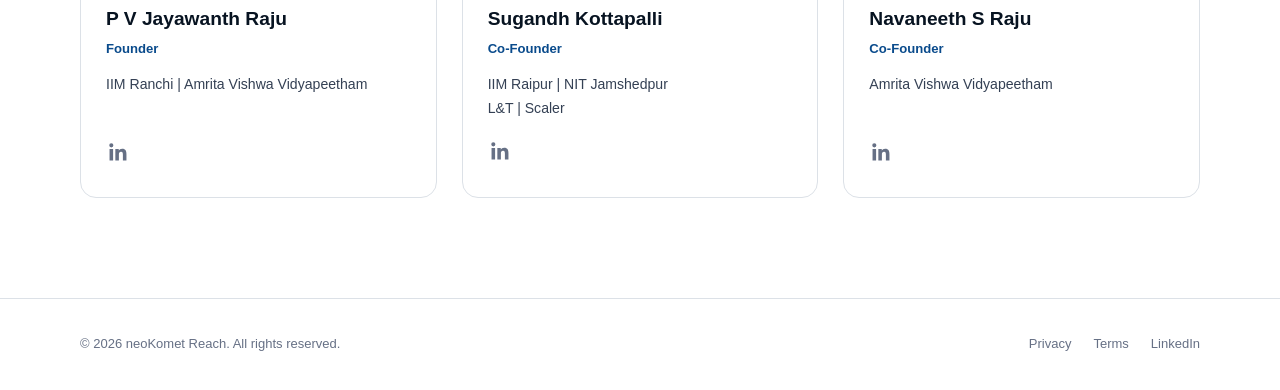
==== commit b4b7bec1: "about" ====
--- a/about.html
+++ b/about.html
@@ -250,6 +250,7 @@
               <p>
                 IIM Ranchi | Amrita Vishwa Vidyapeetham 
               </p>
+              <br>
 
               <a href="https://www.linkedin.com/in/jayawanth-raju-penmetsa-b70645226/" class="linkedin-icon" target="_blank" rel="noopener noreferrer" aria-label="View founder on LinkedIn">
 
@@ -306,6 +307,9 @@
               <h3>Navaneeth S Raju</h3>
               <span class="founder-role">Co-Founder</span>
 
+              <p>Amrita Vishwa Vidyapeetham</p>
+              <br>
+
               <a href="https://www.linkedin.com/in/navaneethsraju/" class="linkedin-icon" target="_blank" rel="noopener noreferrer" aria-label="View founder on LinkedIn">
 
                 <svg viewBox="0 0 24 24" aria-hidden="true">
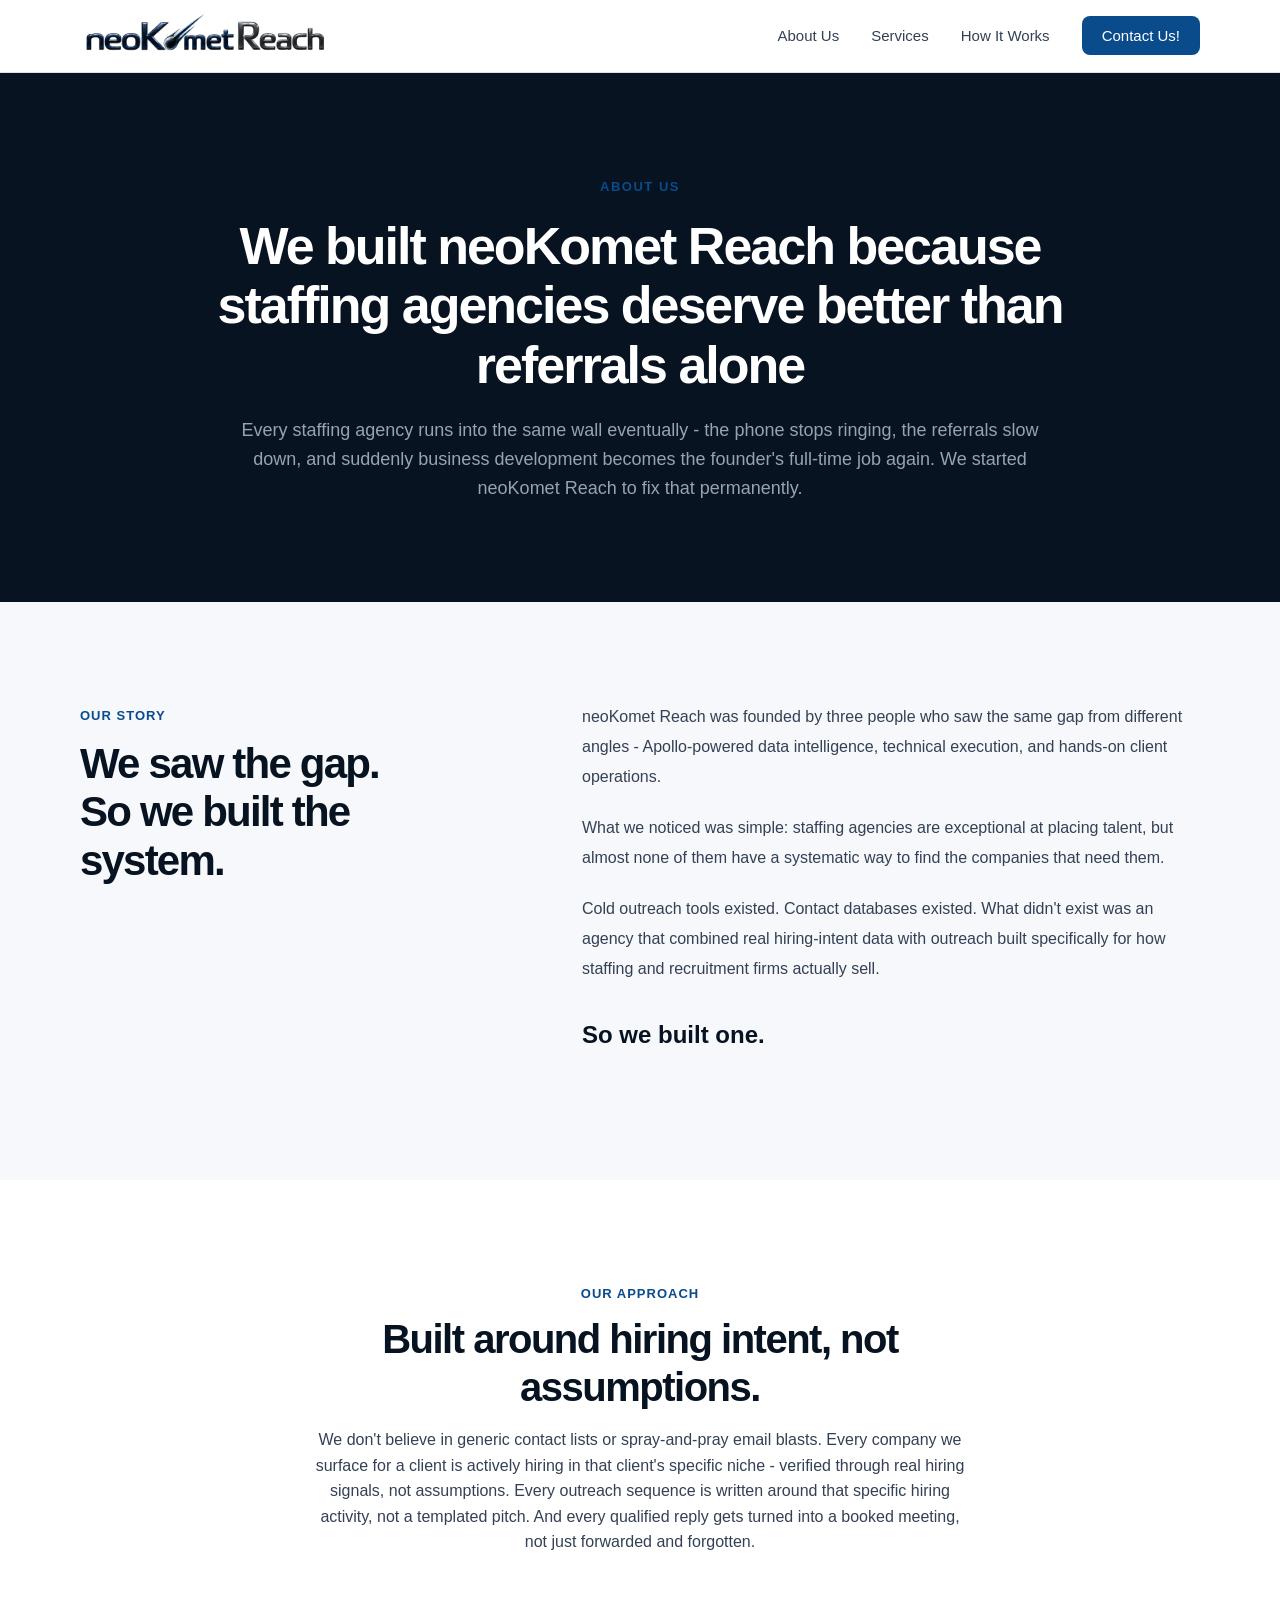
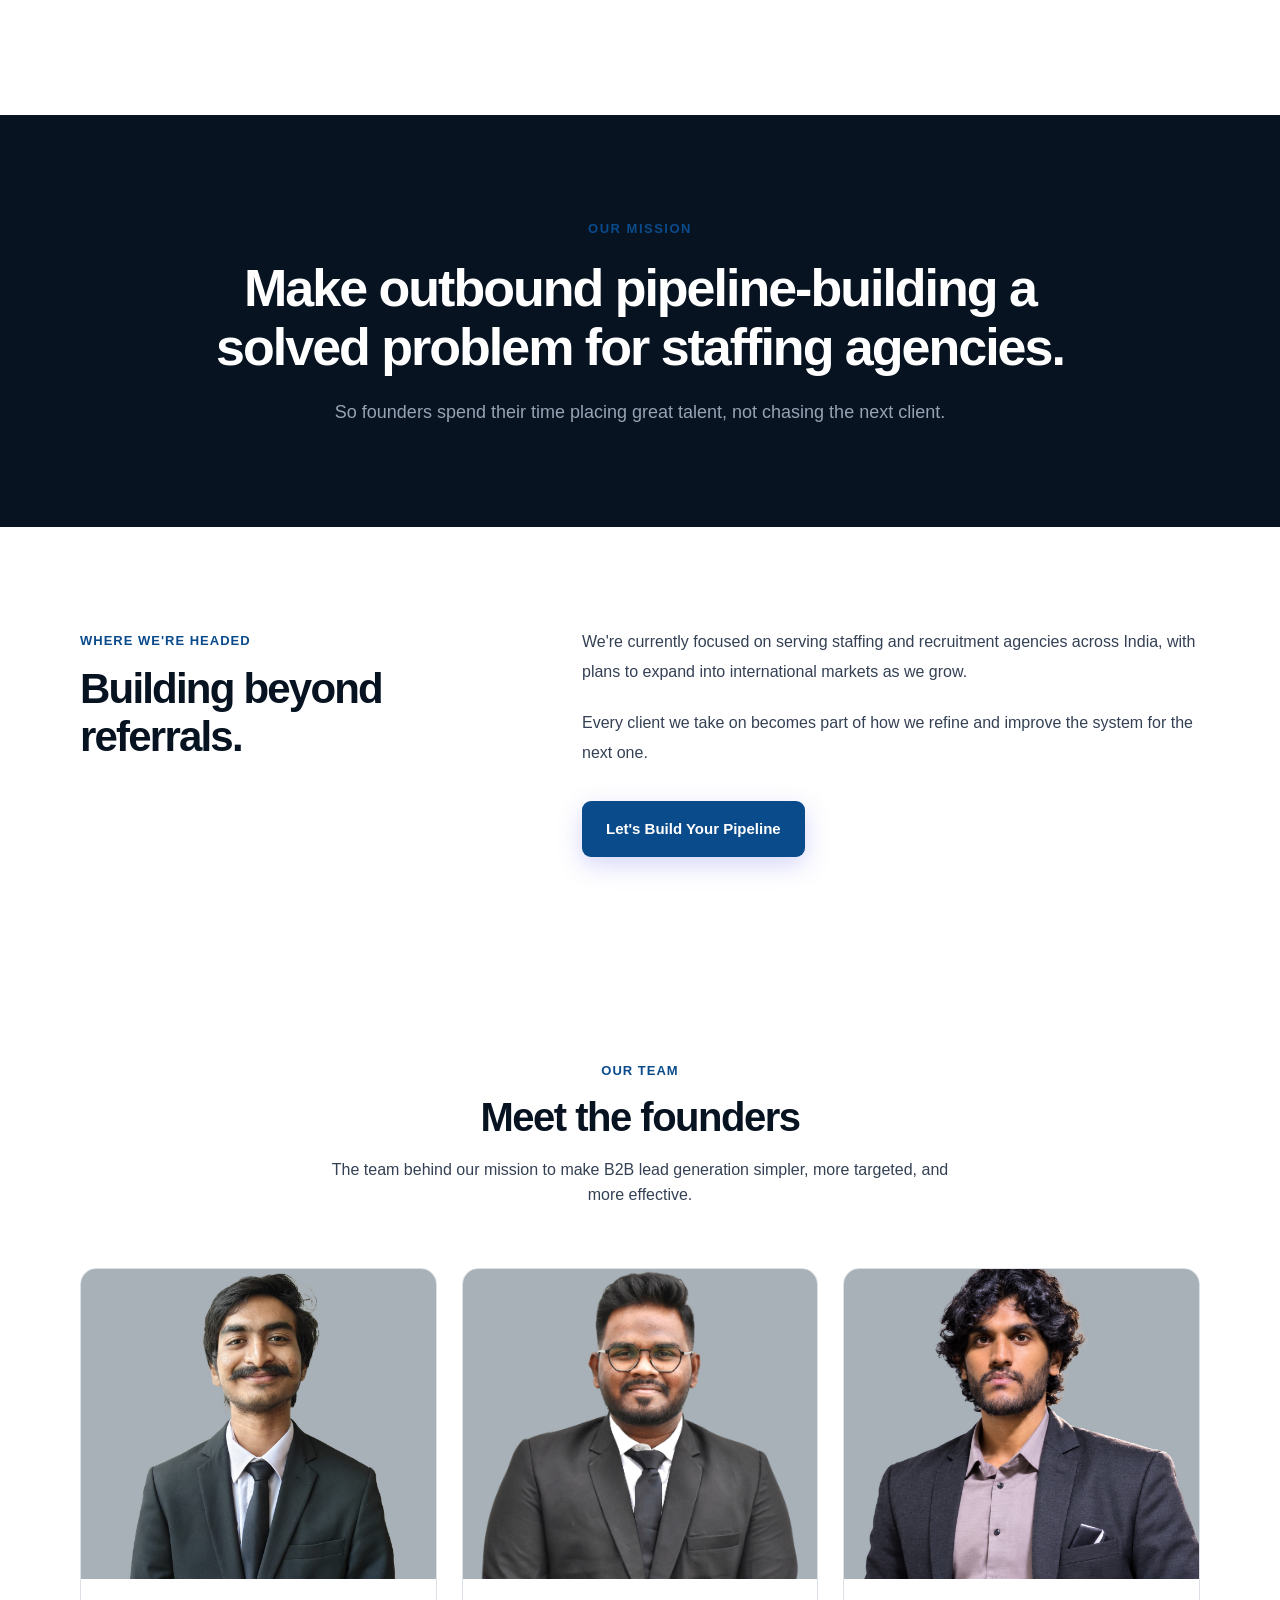
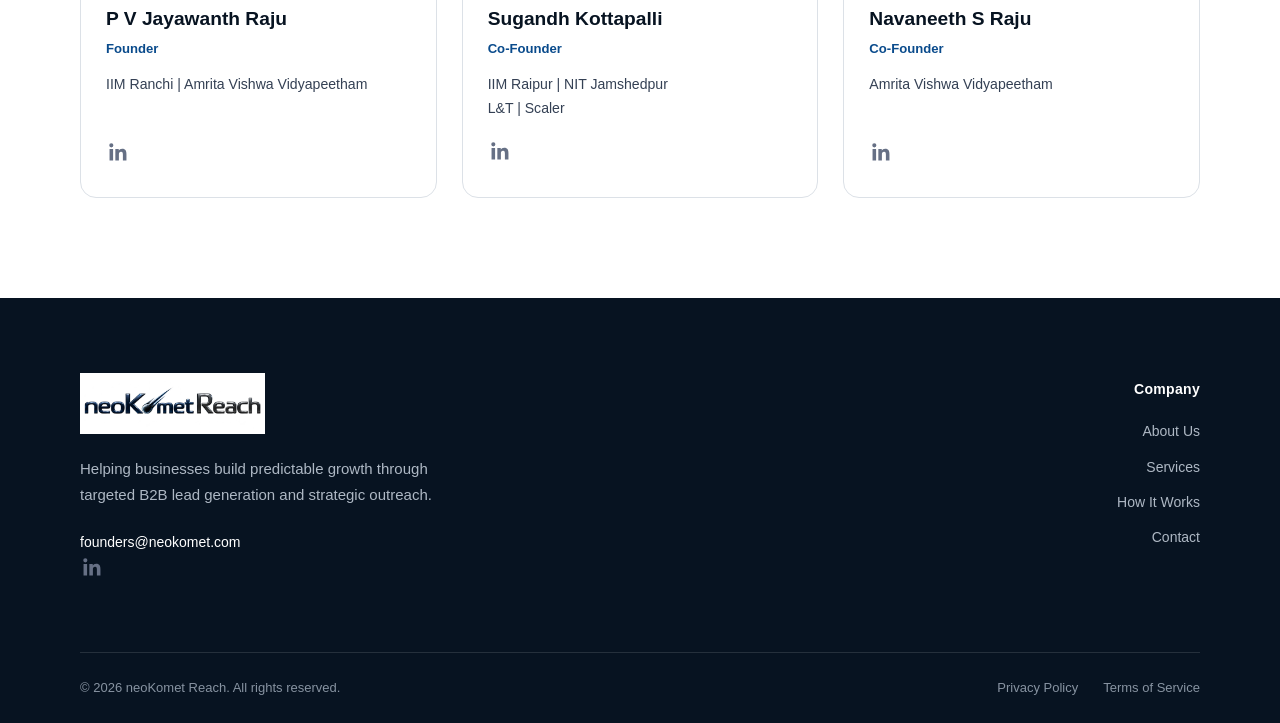
==== commit c669c9d8: "footer-update" ====
--- a/about.html
+++ b/about.html
@@ -332,23 +332,71 @@
 
   <!-- FOOTER -->
 
-  <footer>
-
-    <div class="container footer-content">
-
-      <div>
-        © 2026 neoKomet Reach. All rights reserved.
-      </div>
-
-      <div class="footer-links">
-        <a href="privacypolicy.html">Privacy</a>
-        <a href="terms.html">Terms</a>
-        <a href="https://www.linkedin.com/company/neokomet/" target="_blank" rel="noopener noreferrer">LinkedIn</a>
-      </div>
+<!-- FOOTER -->
+    <footer class="site-footer">
+
+    <div class="container">
+
+        <div class="footer-main">
+
+        <!-- Brand -->
+        <div class="footer-brand">
+            <a href="index.html" class="footer-logo">
+            <img src="images/Logo.jpg" alt="neoKomet Reach">
+            </a>
+
+            <p>
+            Helping businesses build predictable growth through
+            targeted B2B lead generation and strategic outreach.
+            </p>
+
+            <a href="mailto:founders@neokomet.com" class="footer-email">
+            founders@neokomet.com
+            </a>
+            <br>
+            <a href="https://www.linkedin.com/company/neokomet/" class="linkedin-icon" target="_blank" rel="noopener noreferrer" aria-label="View founder on LinkedIn">
+
+                <svg viewBox="0 0 24 24" aria-hidden="true">
+                    <path d="M20.45 20.45h-3.56v-5.57c0-1.33-.03-3.04-1.85-3.04-1.85 0-2.14 1.45-2.14 2.94v5.67H9.34V9h3.42v1.56h.05c.48-.9 1.64-1.85 3.37-1.85 3.6 0 4.27 2.37 4.27 5.46v6.28zM5.32 7.43a2.07 2.07 0 1 1 0-4.14 2.07 2.07 0 0 1 0 4.14zM7.1 20.45H3.54V9H7.1v11.45z"/>
+                </svg>
+
+            </a>
+
+        </div>
+
+
+        <!-- Navigation -->
+        <div class="footer-column">
+            <h4>Company</h4>
+
+            <a href="about.html">About Us</a>
+            <a href="index.html#services">Services</a>
+            <a href="index.html#process">How It Works</a>
+            <a href="index.html#contact">Contact</a>
+        </div>
+
+
+
+        </div>
+
+
+        <!-- Bottom -->
+        <div class="footer-bottom">
+
+        <p>
+            © 2026 neoKomet Reach. All rights reserved.
+        </p>
+
+        <div class="footer-legal">
+            <a href="privacy.html">Privacy Policy</a>
+            <a href="terms.html">Terms of Service</a>
+        </div>
+
+        </div>
 
     </div>
 
-  </footer>
+    </footer>
 
   <script src="script.js"></script>
 
--- a/styles.css
+++ b/styles.css
@@ -1160,25 +1160,170 @@
 }
 
 
-/* ---------------- FOOTER ---------------- */
-
-footer {
-border-top: 1px solid var(--border);
-padding: 35px 0;
-}
-
-.footer-content {
-display: flex;
-justify-content: space-between;
-align-items: center;
-color: var(--light-text);
-font-size: 13px;
-}
-
-.footer-links {
-display: flex;
-gap: 22px;
-}
+/* =========================================================
+   FOOTER
+   ========================================================= */
+
+.site-footer {
+    background: var(--secondary);
+    color: #ffffff;
+    margin-top: 0;
+}
+
+
+/* Main footer */
+
+.footer-main {
+    display: grid;
+    grid-template-columns: 2fr 2fr;
+    gap: 60px;
+    padding: 75px 0 65px;
+}
+
+
+/* Brand */
+
+.footer-brand {
+    max-width: 360px;
+}
+
+.footer-logo {
+    display: inline-flex;
+    align-items: center;
+    margin-bottom: 22px;
+}
+
+.footer-logo img {
+    width: 185px;
+    height: auto;
+    display: block;
+}
+
+.footer-brand p {
+    color: #aeb8c4;
+    font-size: 15px;
+    line-height: 1.7;
+    margin: 0 0 22px;
+}
+
+.footer-email {
+    color: #ffffff;
+    font-size: 14px;
+    text-decoration: none;
+    transition: color 0.2s ease;
+}
+
+.footer-email:hover {
+    color: #6fa8dc;
+}
+
+
+/* Footer columns */
+
+.footer-column {
+    display: flex;
+    flex-direction: column;
+    align-items: flex-end;
+}
+
+.footer-column h4 {
+    font-size: 14px;
+    font-weight: 600;
+    color: #ffffff;
+    margin: 5px 0 20px;
+    letter-spacing: 0.3px;
+}
+
+.footer-column a {
+    color: #aeb8c4;
+    text-decoration: none;
+    font-size: 14px;
+    margin-bottom: 13px;
+    transition: all 0.2s ease;
+}
+
+.footer-column a:hover {
+    color: #ffffff;
+    transform: translateX(3px);
+}
+
+
+/* Contact */
+
+.footer-contact p {
+    color: #aeb8c4;
+    font-size: 14px;
+    line-height: 1.6;
+    margin: 5px 0 20px;
+    max-width: 220px;
+}
+
+.footer-cta {
+    display: inline-flex !important;
+    align-items: center;
+    gap: 10px;
+
+    background: #ffffff;
+    color: var(--secondary) !important;
+
+    padding: 11px 16px;
+    border-radius: 7px;
+
+    font-weight: 600;
+    margin-bottom: 0 !important;
+
+    transition: all 0.25s ease !important;
+}
+
+.footer-cta:hover {
+    background: #e9eef3;
+    transform: translateY(-2px) !important;
+}
+
+.footer-cta span {
+    font-size: 18px;
+    transition: transform 0.2s ease;
+}
+
+.footer-cta:hover span {
+    transform: translateX(3px);
+}
+
+
+/* Divider */
+
+.footer-bottom {
+    border-top: 1px solid rgba(255, 255, 255, 0.12);
+
+    display: flex;
+    justify-content: space-between;
+    align-items: center;
+
+    padding: 25px 0;
+}
+
+.footer-bottom p {
+    color: #8793a1;
+    font-size: 13px;
+    margin: 0;
+}
+
+.footer-legal {
+    display: flex;
+    gap: 25px;
+}
+
+.footer-legal a {
+    color: #8793a1;
+    text-decoration: none;
+    font-size: 13px;
+    transition: color 0.2s ease;
+}
+
+.footer-legal a:hover {
+    color: #ffffff;
+}
+
 
 /* ---------------- MOBILE ---------------- */
 @media (max-width: 500px) {
@@ -1250,10 +1395,6 @@
 font-size: 32px;
 }
 
-.footer-content {
-flex-direction: column;
-gap: 15px;
-}
 
 .inquiry-section {
 padding: 70px 0;
@@ -1331,6 +1472,72 @@
 }
 
 /* =========================================================
+   Footer - Responsive
+   ========================================================= */
+
+
+@media (max-width: 600px) {
+
+  .footer-main {
+    grid-template-columns: 1fr;
+    justify-items: start;
+    row-gap: 30px;
+  }
+
+  .footer-brand {
+    grid-column: 1 / -1;
+  }
+
+  .footer-logo img {
+    width: 155px;
+  }
+
+  .footer-brand p {
+    font-size: 13px;
+  }
+
+  .footer-column{
+    align-items: first start;
+    text-align: left;
+  }
+
+  .footer-column h4 {
+    margin-bottom: 15px;
+  }
+
+  .footer-column a {
+    font-size: 13px;
+
+    margin-bottom: 11px;
+  }
+
+  .footer-contact {
+    grid-column: 1 / -1;
+  }
+
+  .footer-contact p {
+    max-width: 300px;
+  }
+
+  .footer-bottom {
+    flex-direction: column;
+
+    align-items: flex-start;
+
+    gap: 15px;
+
+    padding: 22px 0;
+  }
+
+  .footer-legal {
+    gap: 20px;
+
+    flex-wrap: wrap;
+  }
+
+}
+
+/* =========================================================
    ABOUT PAGE - RESPONSIVE
    ========================================================= */
 
